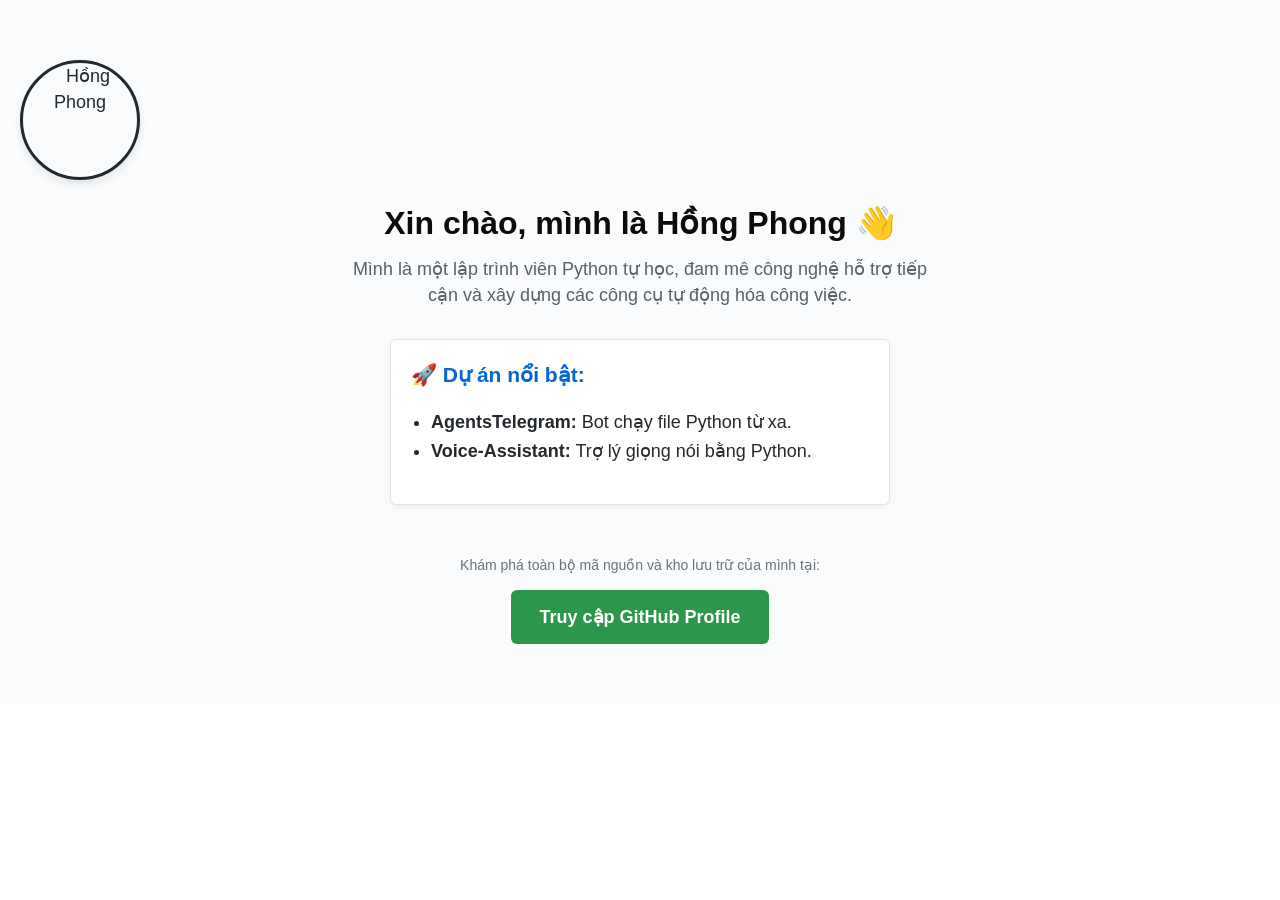
==== index.html @ c5afb3b5 "Add files via upload" ====
<!DOCTYPE html>
<html lang="vi">
<head>
    <meta charset="UTF-8">
    <meta name="viewport" content="width=device-width, initial-scale=1.0">
    <!-- Tiêu đề hiển thị trên kết quả tìm kiếm Google -->
    <title>Hồng Phong | Python Developer Portfolio</title>

    <!-- Đoạn mô tả ngắn hiển thị dưới tiêu đề trên Google -->
    <meta name="description" content="Xin chào, mình là Hồng Phong, một lập trình viên Python tự học đam mê công nghệ hỗ trợ tiếp cận và các công cụ tự động hóa công việc.">

    <!-- Từ khóa liên quan để Google định hình lĩnh vực của bạn -->
    <meta name="keywords" content="Hồng Phong, Python Developer, tự động hóa, AgentsTelegram, Voice-Assistant">

    <!-- Thẻ khai báo bot Google được phép lập chỉ mục -->
    <meta name="robots" content="index, follow">
    <link rel="stylesheet" href="/style.css">
</head>
<body style="font-family: 'Segoe UI', Tahoma, Geneva, Verdana, sans-serif; text-align: center; padding: 60px 20px; background-color: #fafbfc; color: #24292e;">

    <!-- Ảnh đại diện lấy tự động từ GitHub của bạn -->
    <img src="https://github.com" alt="Hồng Phong" style="width: 120px; height: 120px; border-radius: 50%; border: 3px solid #24292e; box-shadow: 0 4px 8px rgba(0,0,0,0.1);">

    <h1 style="margin-top: 20px; font-size: 32px;">Xin chào, mình là Hồng Phong 👋</h1>
    <p style="font-size: 18px; color: #586069; max-width: 600px; margin: 10px auto 30px auto;">
        Mình là một lập trình viên Python tự học, đam mê công nghệ hỗ trợ tiếp cận và xây dựng các công cụ tự động hóa công việc.
    </p>
    
    <div style="background: white; border: 1px solid #e1e4e8; border-radius: 6px; padding: 20px; max-width: 500px; margin: 0 auto; text-align: left; box-shadow: 0 2px 4px rgba(0,0,0,0.05);">
        <h3 style="margin-top: 0; color: #0366d6;">🚀 Dự án nổi bật:</h3>
        <ul style="padding-left: 20px; line-height: 1.6;">
            <li><strong>AgentsTelegram:</strong> Bot chạy file Python từ xa.</li>
            <li><strong>Voice-Assistant:</strong> Trợ lý giọng nói bằng Python.</li>
        </ul>
    </div>

    <div style="margin-top: 50px;">
        <p style="color: #6a737d; font-size: 14px; margin-bottom: 15px;">Khám phá toàn bộ mã nguồn và kho lưu trữ của mình tại:</p>
        <a href="https://github.com/hongphong214365" target="_blank" style="background-color: #2c974b; color: white; padding: 14px 28px; text-decoration: none; border-radius: 6px; font-weight: bold; display: inline-block; transition: background-color 0.3s ease;">
            Truy cập GitHub Profile
        </a>
    </div>

</body>
</html>
---- style.css ----
/* Accessible, high-contrast, responsive style sheet
   - Designed for good NVDA/LR screen-reader experience and high Lighthouse/accessibility scores
   - Includes: readable type, clear focus styles, skip-link, responsive layout, reduced-motion support
*/
:root{
  --bg: #ffffff;
  --text: #0b0b0b;
  --muted: #444444;
  --brand: #0b66ff; /* link / primary */
  --brand-dark: #084bb5;
  --success: #0a8a3e;
  --error: #c92a2a;
  --accent: #ffb703;
  --max-width: 980px;
  --gap: 1rem;
}

/* Base */
*{box-sizing:border-box}
html{font-family: system-ui, -apple-system, "Segoe UI", Roboto, "Helvetica Neue", Arial; font-size:18px; line-height:1.45; background:var(--bg); color:var(--text);}
body{margin:0; padding:0 1rem; -webkit-font-smoothing:antialiased;}

/* Utility: visually-hidden for screen readers */
.visually-hidden{position:absolute!important;height:1px;width:1px;overflow:hidden;clip:rect(1px,1px,1px,1px);white-space:nowrap;border:0;padding:0;margin:-1px}

/* Skip link (visible on keyboard focus) */
.skip-link{position:absolute;left:1rem;top:1rem;background:var(--brand);color:#fff;padding:0.5rem .75rem;border-radius:4px;z-index:1000;transform:translateY(-120%);transition:transform .18s ease;}
.skip-link:focus{transform:translateY(0);}

/* Layout container */
.container{max-width:var(--max-width);margin:0 auto;padding:1.25rem;}

/* Headings */
h1,h2,h3,h4{color:var(--text);margin:0 0 .5rem;font-weight:600}
h1{font-size:2rem}
h2{font-size:1.5rem}
@media (min-width:900px){h1{font-size:2.4rem}h2{font-size:1.8rem}}

p{margin:0 0 1rem;color:var(--muted)}

/* Links */
a{color:var(--brand);text-decoration:underline;text-decoration-thickness:1px}
a:hover,a:focus{color:var(--brand-dark)}

/* Focus styles (only show when keyboard navigating) */
:focus{outline:none}
:focus-visible{outline:3px solid var(--accent);outline-offset:3px}

/* Buttons */
button, .btn{display:inline-block;padding:.5rem .9rem;border-radius:6px;border:2px solid transparent;background:var(--brand);color:#fff;cursor:pointer;font-weight:600}
button:hover, .btn:hover{background:var(--brand-dark)}
button:disabled, .btn[disabled]{opacity:.5;cursor:not-allowed}

/* Forms */
label{display:block;margin-bottom:.25rem;font-weight:600}
input[type="text"], input[type="email"], textarea, select{width:100%;padding:.5rem .65rem;border:1px solid #cfcfcf;border-radius:6px;background:#fff;color:var(--text)}
input:focus, textarea:focus, select:focus{border-color:var(--brand);box-shadow:0 0 0 3px rgba(11,102,255,0.12)}

/* Accessible tables */
table{width:100%;border-collapse:collapse;margin-bottom:1rem}
th,td{padding:.5rem .75rem;border:1px solid #e6e6e6;text-align:left}
th{background:#f7f7f7;font-weight:700}
caption{caption-side:top;text-align:left;padding:.25rem 0;font-size:.95rem}

/* Images */
img{max-width:100%;height:auto;display:block}

/* Cards */
.card{background:#fff;border:1px solid #e9e9e9;border-radius:10px;padding:1rem;margin-bottom:1rem;box-shadow:0 1px 2px rgba(15,15,15,0.03)}

/* Navigation */
.nav{display:flex;flex-wrap:wrap;gap:.5rem;align-items:center}
.nav a{padding:.4rem .6rem;border-radius:6px}

/* Footer */
.footer{font-size:.9rem;color:var(--muted);padding:1rem 0;border-top:1px solid #f0f0f0}

/* Responsive helpers */
.row{display:flex;flex-wrap:wrap;margin:calc(-1 * var(--gap)) 0}
.col{padding:var(--gap)}
.col-1{flex:1 1 100%}
@media(min-width:700px){.col-2{flex:1 1 50%}}

/* High-contrast mode support for users who prefer it */
@media (prefers-contrast: more){
  :root{--text:#000;--muted:#222;--brand:#0047bb}
  body{background:#fff}
  .card{border-color:#cfcfcf}
}

/* Reduced motion */
@media (prefers-reduced-motion: reduce){*{transition:none!important;animation:none!important}}

/* Small-screen improvements */
@media (max-width:420px){html{font-size:17px}h1{font-size:1.6rem}}

/* Helpful utility classes */
.center{text-align:center}
.muted{color:var(--muted)}
.small{font-size:.95rem}

/* Ensure visible focus on interactive elements like links inside lists */
a:focus-visible, button:focus-visible, input:focus-visible{box-shadow:0 0 0 3px rgba(11,102,255,0.12);border-radius:6px}

/* Make skip link tabbable early for NVDA users */
a.skip-link{top:0}
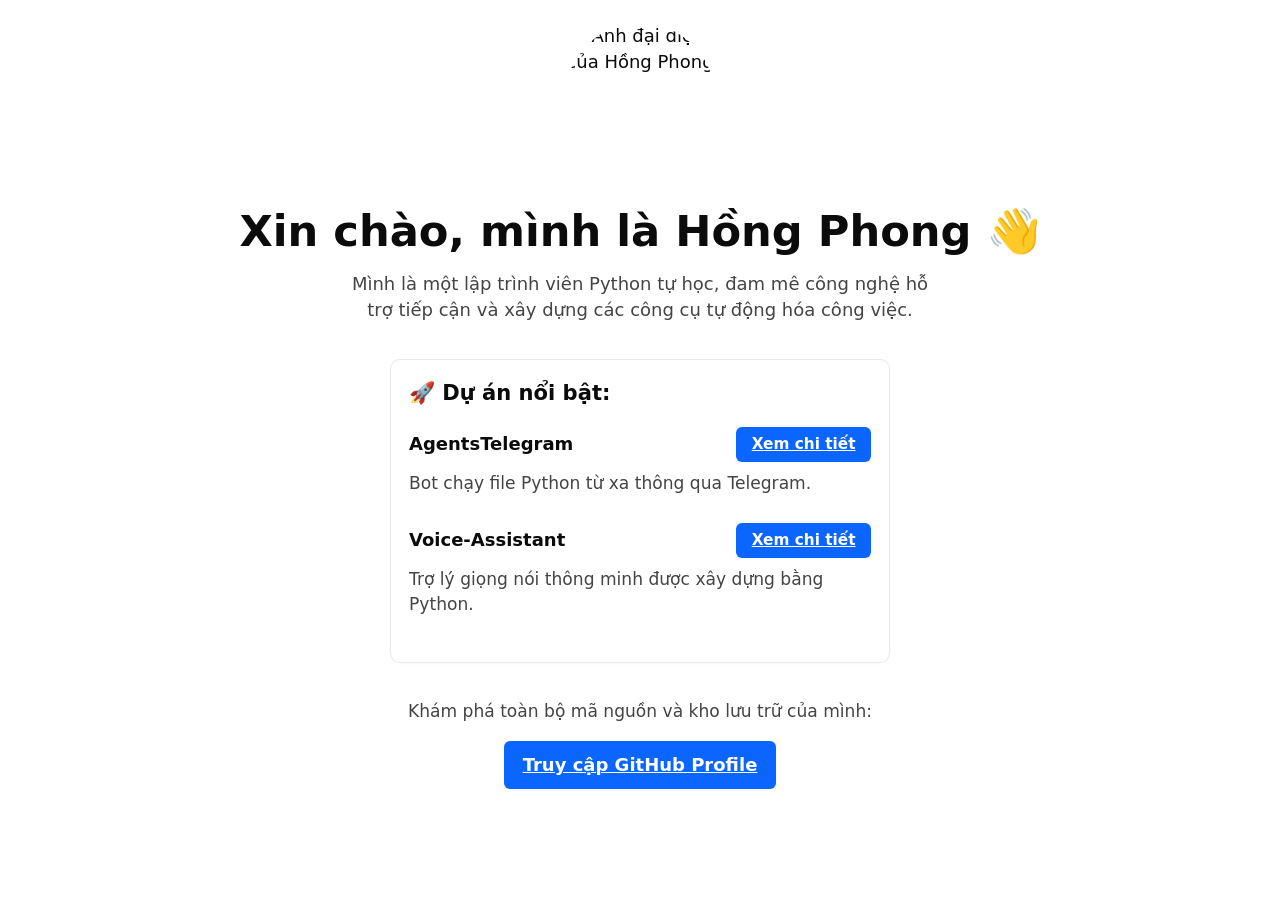
==== commit 67019bf8: "Refactor index.html for improved structure and content" ====
--- a/index.html
+++ b/index.html
@@ -3,43 +3,62 @@
 <head>
     <meta charset="UTF-8">
     <meta name="viewport" content="width=device-width, initial-scale=1.0">
-    <!-- Tiêu đề hiển thị trên kết quả tìm kiếm Google -->
-    <title>Hồng Phong | Python Developer Portfolio</title>
+    <title>Hồng Phong | Python Developer</title>
+    <meta name="description" content="Xin chào, mình là Hồng Phong, một lập trình viên Python tự học đam mê công nghệ hỗ trợ tiếp cận và các công cụ tự động hóa công việc.">
+    <meta name="keywords" content="Hồng Phong, Python Developer, tự động hóa, AgentsTelegram, Voice-Assistant">
+    <meta name="robots" content="index, follow">
+    <link rel="stylesheet" href="style.css">
+</head>
+<body>
 
-    <!-- Đoạn mô tả ngắn hiển thị dưới tiêu đề trên Google -->
-    <meta name="description" content="Xin chào, mình là Hồng Phong, một lập trình viên Python tự học đam mê công nghệ hỗ trợ tiếp cận và các công cụ tự động hóa công việc.">
+    <a class="skip-link" href="#main">Chuyển đến nội dung</a>
 
-    <!-- Từ khóa liên quan để Google định hình lĩnh vực của bạn -->
-    <meta name="keywords" content="Hồng Phong, Python Developer, tự động hóa, AgentsTelegram, Voice-Assistant">
+    <main id="main" class="container center">
 
-    <!-- Thẻ khai báo bot Google được phép lập chỉ mục -->
-    <meta name="robots" content="index, follow">
-    <link rel="stylesheet" href="/style.css">
-</head>
-<body style="font-family: 'Segoe UI', Tahoma, Geneva, Verdana, sans-serif; text-align: center; padding: 60px 20px; background-color: #fafbfc; color: #24292e;">
+        <!-- Ảnh đại diện -->
+        <img src="https://github.com/hongphong214365.png" 
+             alt="Ảnh đại diện của Hồng Phong" 
+             style="width: 150px; height: 150px; border-radius: 50%; margin: 0 auto 1.5rem auto;">
 
-    <!-- Ảnh đại diện lấy tự động từ GitHub của bạn -->
-    <img src="https://github.com" alt="Hồng Phong" style="width: 120px; height: 120px; border-radius: 50%; border: 3px solid #24292e; box-shadow: 0 4px 8px rgba(0,0,0,0.1);">
+        <h1>Xin chào, mình là Hồng Phong 👋</h1>
 
-    <h1 style="margin-top: 20px; font-size: 32px;">Xin chào, mình là Hồng Phong 👋</h1>
-    <p style="font-size: 18px; color: #586069; max-width: 600px; margin: 10px auto 30px auto;">
-        Mình là một lập trình viên Python tự học, đam mê công nghệ hỗ trợ tiếp cận và xây dựng các công cụ tự động hóa công việc.
-    </p>
-    
-    <div style="background: white; border: 1px solid #e1e4e8; border-radius: 6px; padding: 20px; max-width: 500px; margin: 0 auto; text-align: left; box-shadow: 0 2px 4px rgba(0,0,0,0.05);">
-        <h3 style="margin-top: 0; color: #0366d6;">🚀 Dự án nổi bật:</h3>
-        <ul style="padding-left: 20px; line-height: 1.6;">
-            <li><strong>AgentsTelegram:</strong> Bot chạy file Python từ xa.</li>
-            <li><strong>Voice-Assistant:</strong> Trợ lý giọng nói bằng Python.</li>
-        </ul>
-    </div>
+        <p style="max-width: 600px; margin: 0 auto 2rem auto;">
+            Mình là một lập trình viên Python tự học, đam mê công nghệ hỗ trợ tiếp cận và xây dựng các công cụ tự động hóa công việc.
+        </p>
 
-    <div style="margin-top: 50px;">
-        <p style="color: #6a737d; font-size: 14px; margin-bottom: 15px;">Khám phá toàn bộ mã nguồn và kho lưu trữ của mình tại:</p>
-        <a href="https://github.com/hongphong214365" target="_blank" style="background-color: #2c974b; color: white; padding: 14px 28px; text-decoration: none; border-radius: 6px; font-weight: bold; display: inline-block; transition: background-color 0.3s ease;">
-            Truy cập GitHub Profile
-        </a>
-    </div>
+<section class="card" style="max-width: 500px; margin: 0 auto 2rem auto; text-align: left;">
+    <h3>🚀 Dự án nổi bật:</h3>
+    <ul style="list-style: none; padding: 0;">
+
+        <!-- Dự án 1 -->
+        <li style="margin-bottom: 1.5rem;">
+            <div style="display: flex; justify-content: space-between; align-items: center; margin-bottom: 0.5rem;">
+                <strong>AgentsTelegram</strong>
+                <a href="project/agentsTelegram.html" class="btn" style="padding: 0.25rem 0.75rem; font-size: 0.85rem;">Xem chi tiết</a>
+            </div>
+            <p class="small muted" style="margin: 0;">Bot chạy file Python từ xa thông qua Telegram.</p>
+        </li>
+
+        <!-- Dự án 2 -->
+        <li style="margin-bottom: 1.5rem;">
+            <div style="display: flex; justify-content: space-between; align-items: center; margin-bottom: 0.5rem;">
+                <strong>Voice-Assistant</strong>
+                <a href="project/Voice-Assistant.html" class="btn" style="padding: 0.25rem 0.75rem; font-size: 0.85rem;">Xem chi tiết</a>
+            </div>
+            <p class="small muted" style="margin: 0;">Trợ lý giọng nói thông minh được xây dựng bằng Python.</p>
+        </li>
+
+    </ul>
+</section>
+
+        <div>
+            <p class="muted small">Khám phá toàn bộ mã nguồn và kho lưu trữ của mình:</p>
+            <a href="https://github.com/hongphong214365" class="btn" target="_blank" rel="noopener">
+                Truy cập GitHub Profile
+            </a>
+        </div>
+
+    </main>
 
 </body>
-</html>+</html>
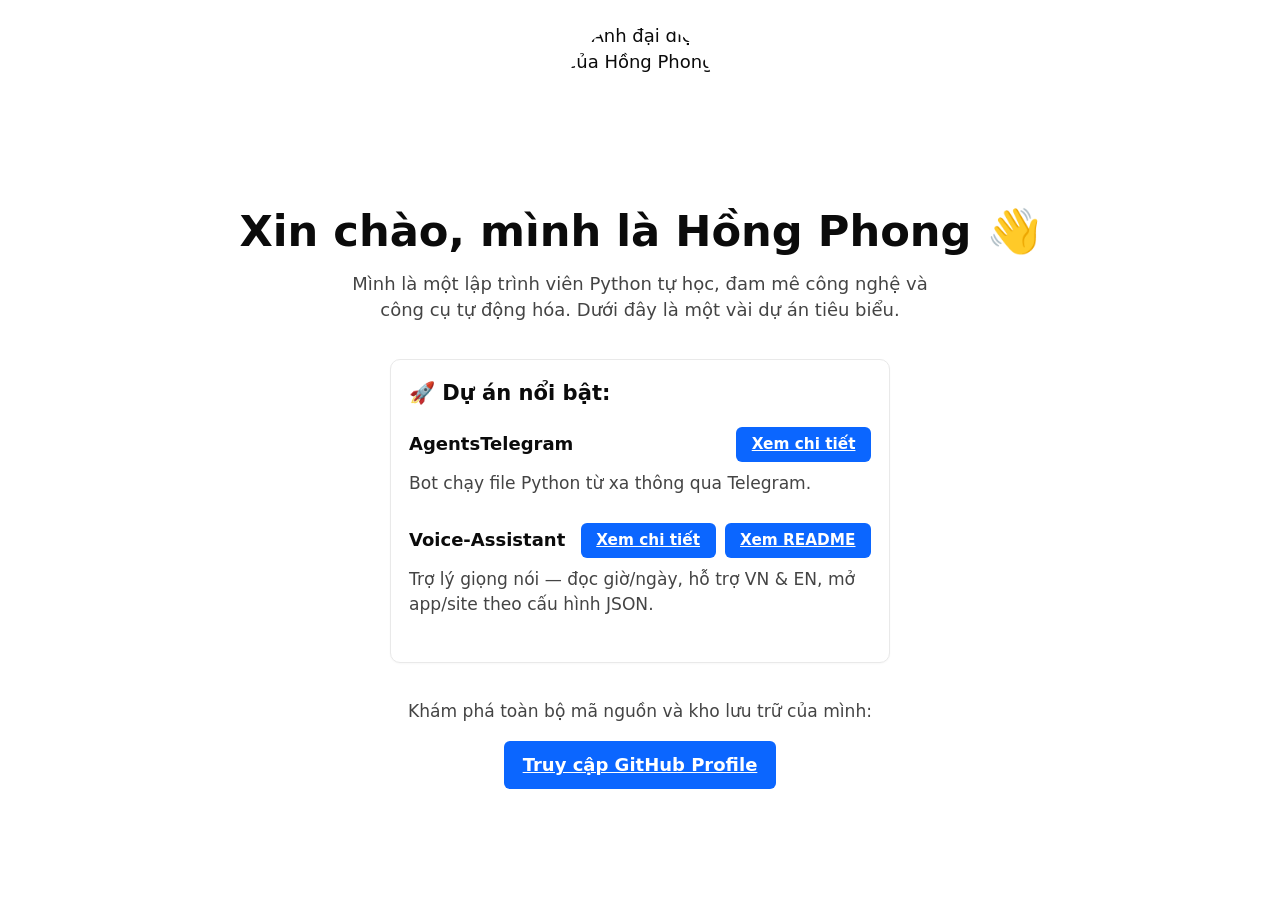
==== commit 86d47b90: "Refactor: simplify Voice-Assistant site page and index blurb; add README button and issues link" ====
--- a/index.html
+++ b/index.html
@@ -1,64 +1,67 @@
-<!DOCTYPE html>
-<html lang="vi">
-<head>
-    <meta charset="UTF-8">
-    <meta name="viewport" content="width=device-width, initial-scale=1.0">
-    <title>Hồng Phong | Python Developer</title>
-    <meta name="description" content="Xin chào, mình là Hồng Phong, một lập trình viên Python tự học đam mê công nghệ hỗ trợ tiếp cận và các công cụ tự động hóa công việc.">
-    <meta name="keywords" content="Hồng Phong, Python Developer, tự động hóa, AgentsTelegram, Voice-Assistant">
-    <meta name="robots" content="index, follow">
-    <link rel="stylesheet" href="style.css">
-</head>
-<body>
-
-    <a class="skip-link" href="#main">Chuyển đến nội dung</a>
-
-    <main id="main" class="container center">
-
-        <!-- Ảnh đại diện -->
-        <img src="https://github.com/hongphong214365.png" 
-             alt="Ảnh đại diện của Hồng Phong" 
-             style="width: 150px; height: 150px; border-radius: 50%; margin: 0 auto 1.5rem auto;">
-
-        <h1>Xin chào, mình là Hồng Phong 👋</h1>
-
-        <p style="max-width: 600px; margin: 0 auto 2rem auto;">
-            Mình là một lập trình viên Python tự học, đam mê công nghệ hỗ trợ tiếp cận và xây dựng các công cụ tự động hóa công việc.
-        </p>
-
-<section class="card" style="max-width: 500px; margin: 0 auto 2rem auto; text-align: left;">
-    <h3>🚀 Dự án nổi bật:</h3>
-    <ul style="list-style: none; padding: 0;">
-
-        <!-- Dự án 1 -->
-        <li style="margin-bottom: 1.5rem;">
-            <div style="display: flex; justify-content: space-between; align-items: center; margin-bottom: 0.5rem;">
-                <strong>AgentsTelegram</strong>
-                <a href="project/agentsTelegram.html" class="btn" style="padding: 0.25rem 0.75rem; font-size: 0.85rem;">Xem chi tiết</a>
-            </div>
-            <p class="small muted" style="margin: 0;">Bot chạy file Python từ xa thông qua Telegram.</p>
-        </li>
-
-        <!-- Dự án 2 -->
-        <li style="margin-bottom: 1.5rem;">
-            <div style="display: flex; justify-content: space-between; align-items: center; margin-bottom: 0.5rem;">
-                <strong>Voice-Assistant</strong>
-                <a href="project/Voice-Assistant.html" class="btn" style="padding: 0.25rem 0.75rem; font-size: 0.85rem;">Xem chi tiết</a>
-            </div>
-            <p class="small muted" style="margin: 0;">Trợ lý giọng nói thông minh được xây dựng bằng Python.</p>
-        </li>
-
-    </ul>
-</section>
-
-        <div>
-            <p class="muted small">Khám phá toàn bộ mã nguồn và kho lưu trữ của mình:</p>
-            <a href="https://github.com/hongphong214365" class="btn" target="_blank" rel="noopener">
-                Truy cập GitHub Profile
-            </a>
-        </div>
-
-    </main>
-
-</body>
-</html>
+<!DOCTYPE html>
+<html lang="vi">
+<head>
+    <meta charset="UTF-8">
+    <meta name="viewport" content="width=device-width, initial-scale=1.0">
+    <title>Hồng Phong | Python Developer</title>
+    <meta name="description" content="Xin chào, mình là Hồng Phong, một lập trình viên Python tự học. Khám phá dự án: Voice-Assistant — trợ lý giọng nói (đọc giờ/ngày, mở app/site, VN/EN).">
+    <meta name="keywords" content="Hồng Phong, Python Developer, tự động hóa, AgentsTelegram, Voice-Assistant">
+    <meta name="robots" content="index, follow">
+    <link rel="stylesheet" href="style.css">
+</head>
+<body>
+
+    <a class="skip-link" href="#main">Chuyển đến nội dung</a>
+
+    <main id="main" class="container center">
+
+        <!-- Ảnh đại diện -->
+        <img src="https://github.com/hongphong214365.png" 
+             alt="Ảnh đại diện của Hồng Phong" 
+             style="width: 150px; height: 150px; border-radius: 50%; margin: 0 auto 1.5rem auto;">
+
+        <h1>Xin chào, mình là Hồng Phong 👋</h1>
+
+        <p style="max-width: 600px; margin: 0 auto 2rem auto;">
+            Mình là một lập trình viên Python tự học, đam mê công nghệ và công cụ tự động hóa. Dưới đây là một vài dự án tiêu biểu.
+        </p>
+
+<section class="card" style="max-width: 500px; margin: 0 auto 2rem auto; text-align: left;">
+    <h3>🚀 Dự án nổi bật:</h3>
+    <ul style="list-style: none; padding: 0;">
+
+        <!-- Dự án 1 -->
+        <li style="margin-bottom: 1.5rem;">
+            <div style="display: flex; justify-content: space-between; align-items: center; margin-bottom: 0.5rem;">
+                <strong>AgentsTelegram</strong>
+                <a href="project/agentsTelegram.html" class="btn" style="padding: 0.25rem 0.75rem; font-size: 0.85rem;">Xem chi tiết</a>
+            </div>
+            <p class="small muted" style="margin: 0;">Bot chạy file Python từ xa thông qua Telegram.</p>
+        </li>
+
+        <!-- Dự án 2 -->
+        <li style="margin-bottom: 1.5rem;">
+            <div style="display: flex; justify-content: space-between; align-items: center; margin-bottom: 0.5rem;">
+                <strong>Voice-Assistant</strong>
+                <div style="display:flex; gap:0.5rem; align-items:center;">
+                    <a href="project/Voice-Assistant.html" class="btn" style="padding: 0.25rem 0.75rem; font-size: 0.85rem;">Xem chi tiết</a>
+                    <a href="https://github.com/hongphong214365/Voice-Assistant/blob/main/README.md" class="btn" style="padding: 0.25rem 0.75rem; font-size: 0.85rem;">Xem README</a>
+                </div>
+            </div>
+            <p class="small muted" style="margin: 0;">Trợ lý giọng nói — đọc giờ/ngày, hỗ trợ VN &amp; EN, mở app/site theo cấu hình JSON.</p>
+        </li>
+
+    </ul>
+</section>
+
+        <div>
+            <p class="muted small">Khám phá toàn bộ mã nguồn và kho lưu trữ của mình:</p>
+            <a href="https://github.com/hongphong214365" class="btn" target="_blank" rel="noopener">
+                Truy cập GitHub Profile
+            </a>
+        </div>
+
+    </main>
+
+</body>
+</html>
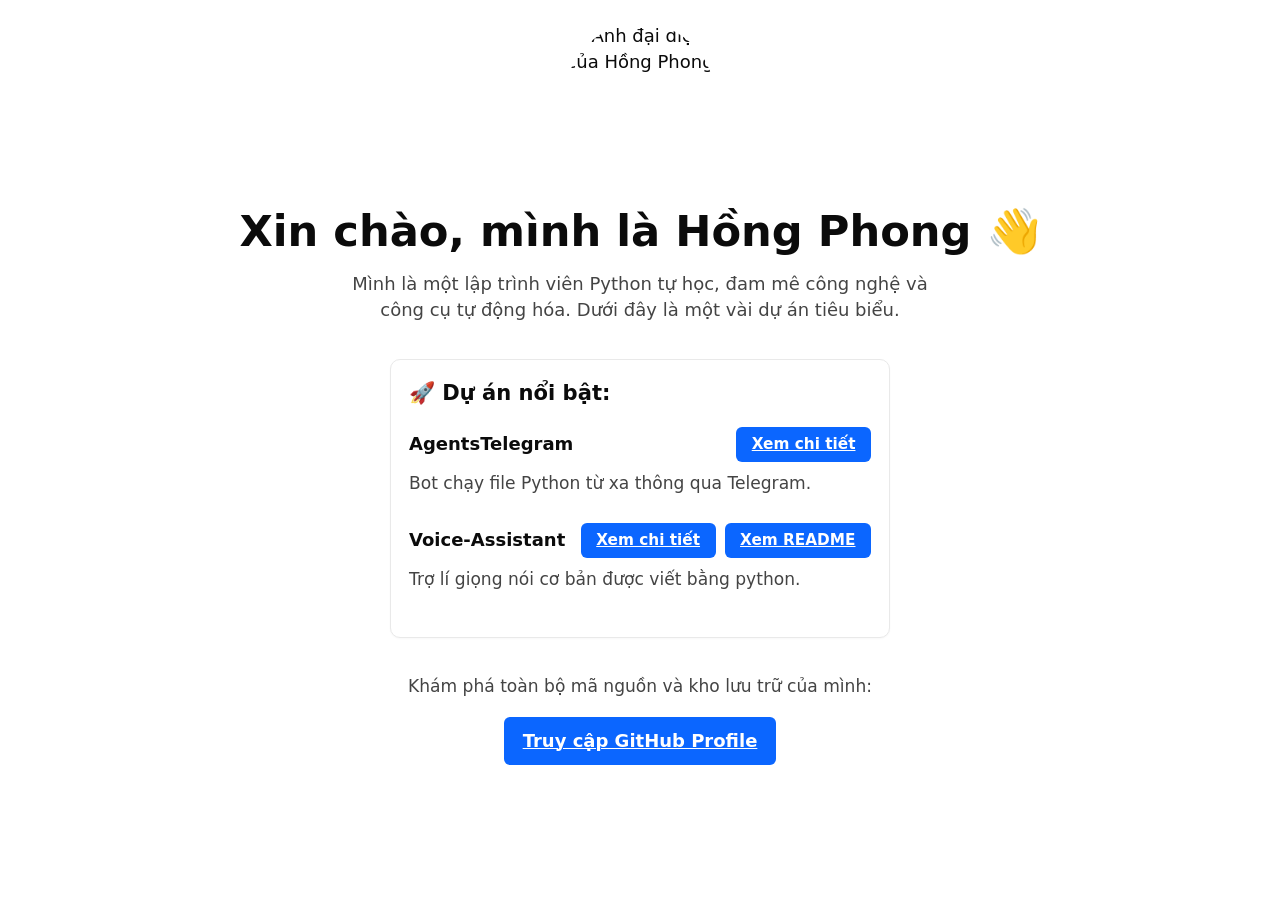
==== commit 8c372613: "Adjust: move README button near footer on project page; update index description per user request" ====
--- a/index.html
+++ b/index.html
@@ -4,7 +4,7 @@
     <meta charset="UTF-8">
     <meta name="viewport" content="width=device-width, initial-scale=1.0">
     <title>Hồng Phong | Python Developer</title>
-    <meta name="description" content="Xin chào, mình là Hồng Phong, một lập trình viên Python tự học. Khám phá dự án: Voice-Assistant — trợ lý giọng nói (đọc giờ/ngày, mở app/site, VN/EN).">
+    <meta name="description" content="Xin chào, mình là Hồng Phong, một lập trình viên Python tự học. Khám phá dự án: Voice-Assistant — Trợ lí giọng nói cơ bản được viết bằng python.">
     <meta name="keywords" content="Hồng Phong, Python Developer, tự động hóa, AgentsTelegram, Voice-Assistant">
     <meta name="robots" content="index, follow">
     <link rel="stylesheet" href="style.css">
@@ -48,7 +48,7 @@
                     <a href="https://github.com/hongphong214365/Voice-Assistant/blob/main/README.md" class="btn" style="padding: 0.25rem 0.75rem; font-size: 0.85rem;">Xem README</a>
                 </div>
             </div>
-            <p class="small muted" style="margin: 0;">Trợ lý giọng nói — đọc giờ/ngày, hỗ trợ VN &amp; EN, mở app/site theo cấu hình JSON.</p>
+            <p class="small muted" style="margin: 0;">Trợ lí giọng nói cơ bản được viết bằng python.</p>
         </li>
 
     </ul>
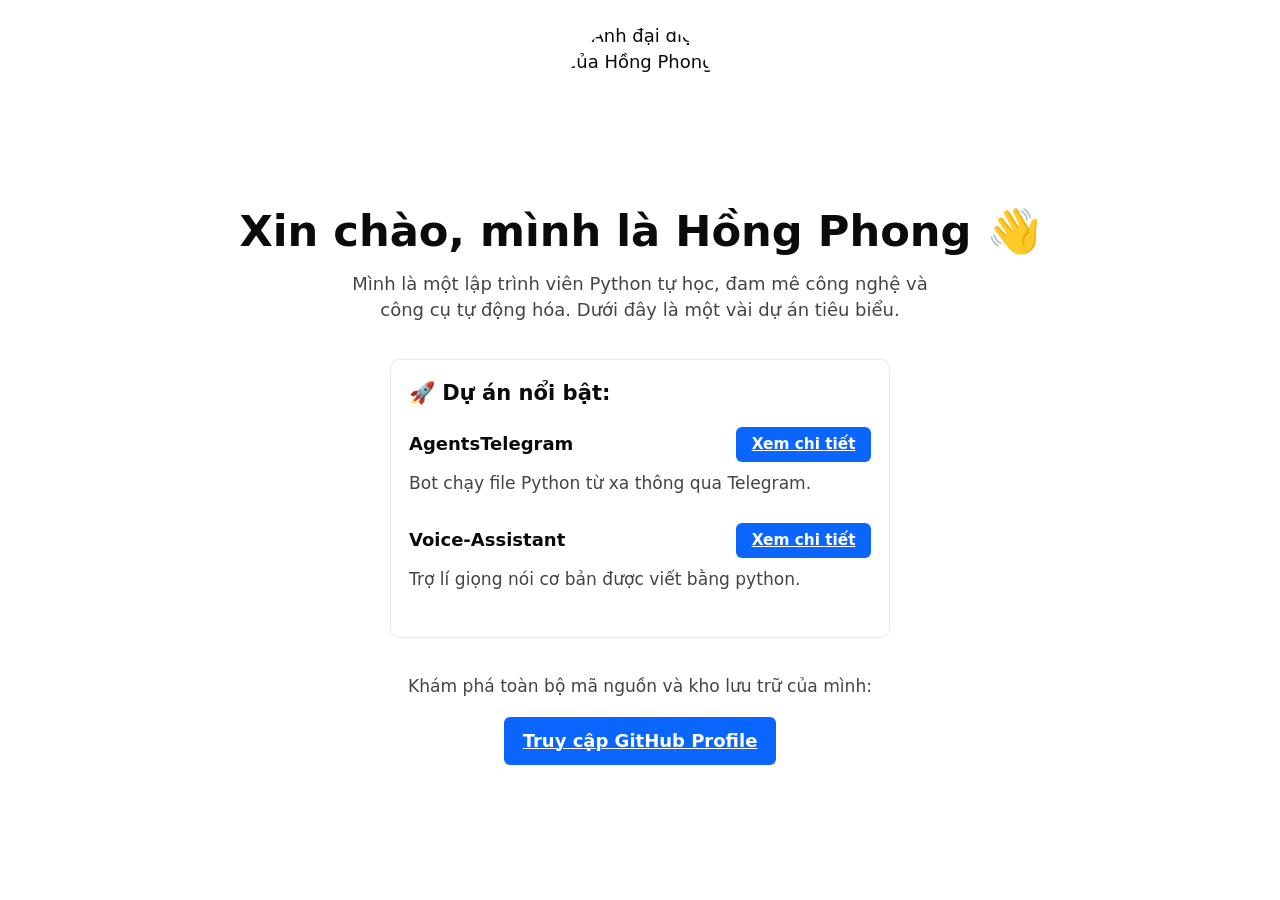
==== commit adf5a99d: "Remove README button from index.html (keep README button only on project/Voice-Assistant.html)" ====
--- a/index.html
+++ b/index.html
@@ -45,7 +45,6 @@
                 <strong>Voice-Assistant</strong>
                 <div style="display:flex; gap:0.5rem; align-items:center;">
                     <a href="project/Voice-Assistant.html" class="btn" style="padding: 0.25rem 0.75rem; font-size: 0.85rem;">Xem chi tiết</a>
-                    <a href="https://github.com/hongphong214365/Voice-Assistant/blob/main/README.md" class="btn" style="padding: 0.25rem 0.75rem; font-size: 0.85rem;">Xem README</a>
                 </div>
             </div>
             <p class="small muted" style="margin: 0;">Trợ lí giọng nói cơ bản được viết bằng python.</p>
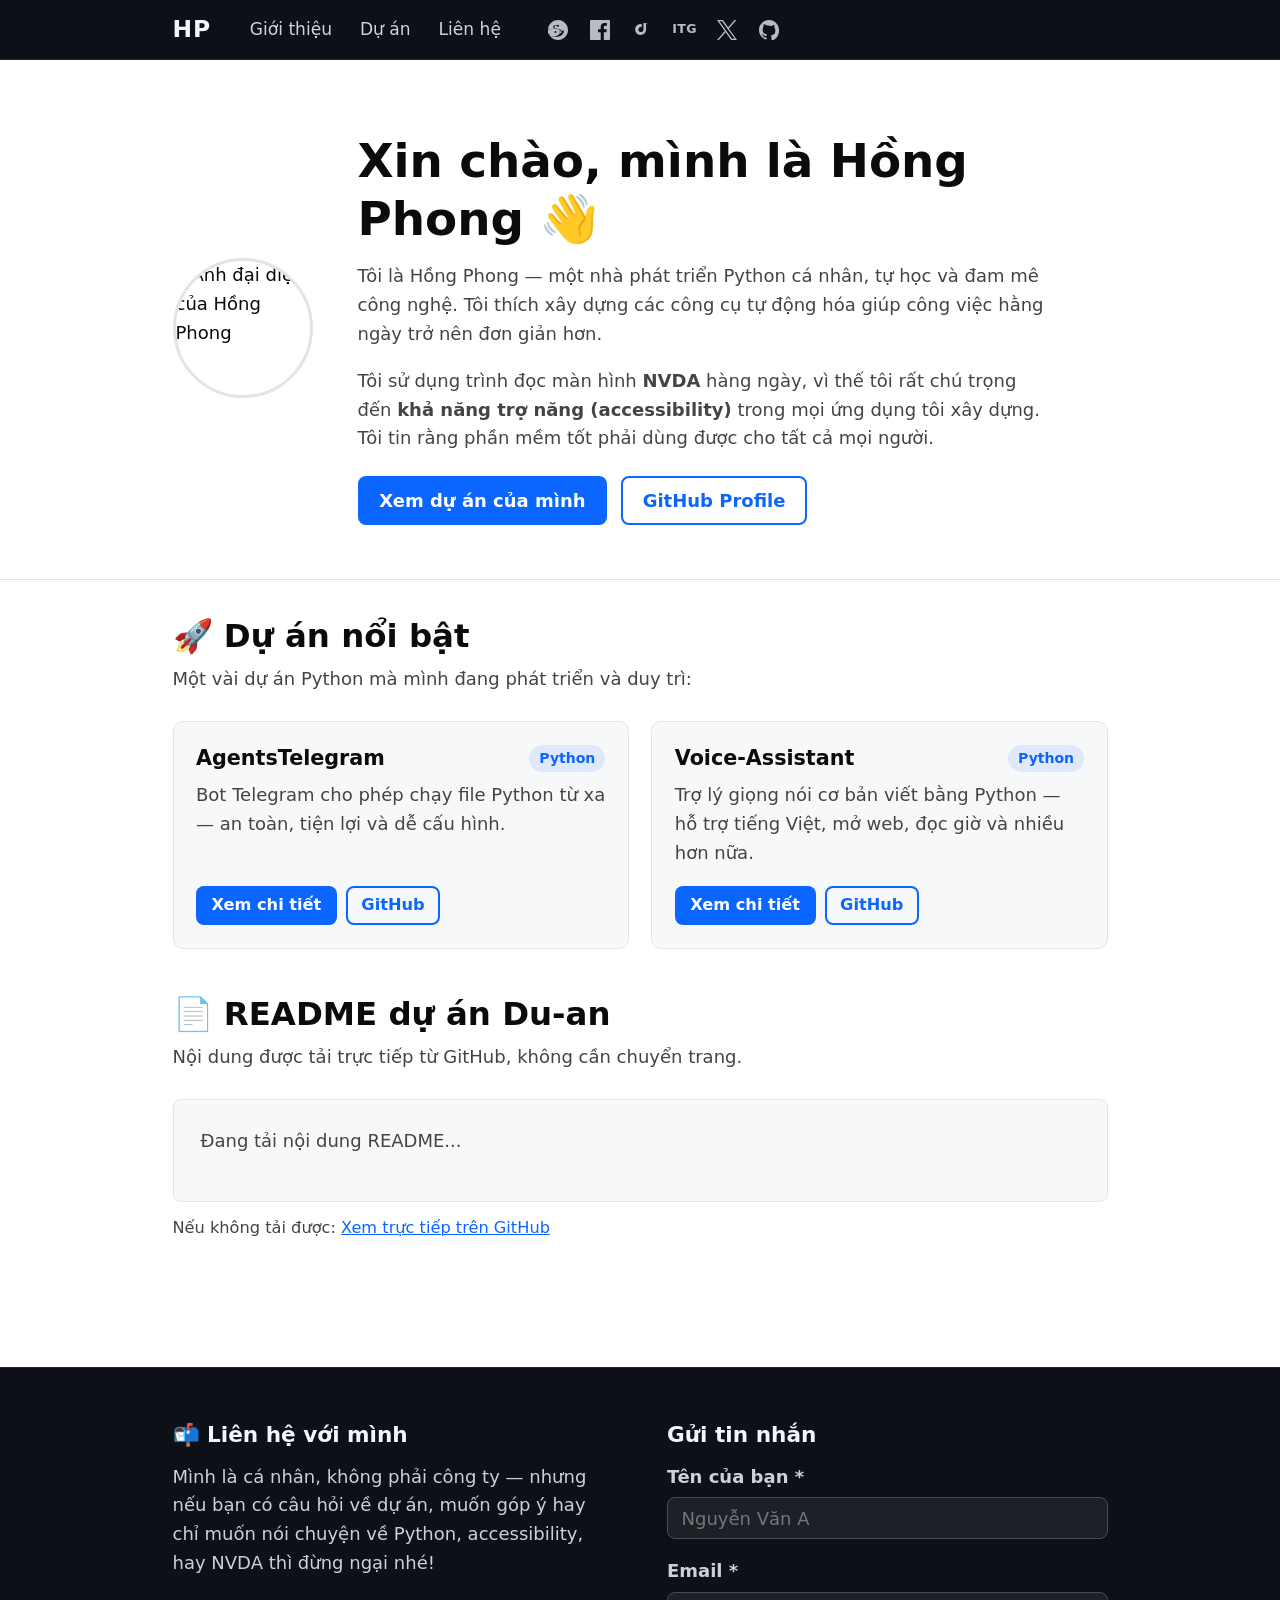
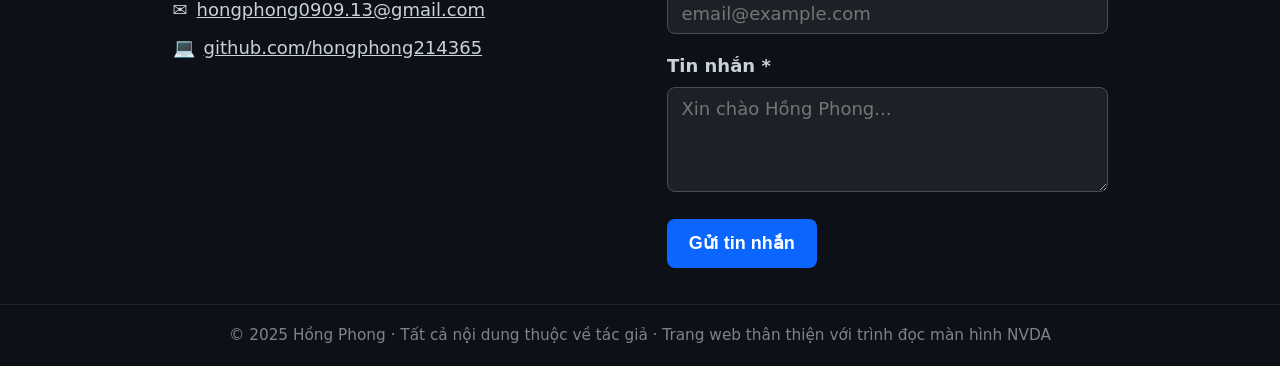
==== commit 9e2fb887: "feat(homepage): restructure index.html with header/nav/main/footer - Add sticky header with main nav" ====
--- a/index.html
+++ b/index.html
@@ -4,63 +4,245 @@
     <meta charset="UTF-8">
     <meta name="viewport" content="width=device-width, initial-scale=1.0">
     <title>Hồng Phong | Python Developer</title>
-    <meta name="description" content="Xin chào, mình là Hồng Phong, một lập trình viên Python tự học. Khám phá dự án: Voice-Assistant — Trợ lí giọng nói cơ bản được viết bằng python.">
-    <meta name="keywords" content="Hồng Phong, Python Developer, tự động hóa, AgentsTelegram, Voice-Assistant">
+    <meta name="description" content="Tôi là Hồng Phong — lập trình viên Python cá nhân, đam mê tự động hóa và ứng dụng có trợ năng tốt (accessible). Khám phá các dự án của mình.">
+    <meta name="keywords" content="Hồng Phong, Python Developer, tự động hóa, AgentsTelegram, Voice-Assistant, accessibility, NVDA">
     <meta name="robots" content="index, follow">
     <link rel="stylesheet" href="style.css">
 </head>
 <body>
 
-    <a class="skip-link" href="#main">Chuyển đến nội dung</a>
-
-    <main id="main" class="container center">
-
-        <!-- Ảnh đại diện -->
-        <img src="https://github.com/hongphong214365.png" 
-             alt="Ảnh đại diện của Hồng Phong" 
-             style="width: 150px; height: 150px; border-radius: 50%; margin: 0 auto 1.5rem auto;">
-
-        <h1>Xin chào, mình là Hồng Phong 👋</h1>
-
-        <p style="max-width: 600px; margin: 0 auto 2rem auto;">
-            Mình là một lập trình viên Python tự học, đam mê công nghệ và công cụ tự động hóa. Dưới đây là một vài dự án tiêu biểu.
-        </p>
-
-<section class="card" style="max-width: 500px; margin: 0 auto 2rem auto; text-align: left;">
-    <h3>🚀 Dự án nổi bật:</h3>
-    <ul style="list-style: none; padding: 0;">
-
-        <!-- Dự án 1 -->
-        <li style="margin-bottom: 1.5rem;">
-            <div style="display: flex; justify-content: space-between; align-items: center; margin-bottom: 0.5rem;">
-                <strong>AgentsTelegram</strong>
-                <a href="project/agentsTelegram.html" class="btn" style="padding: 0.25rem 0.75rem; font-size: 0.85rem;">Xem chi tiết</a>
-            </div>
-            <p class="small muted" style="margin: 0;">Bot chạy file Python từ xa thông qua Telegram.</p>
-        </li>
-
-        <!-- Dự án 2 -->
-        <li style="margin-bottom: 1.5rem;">
-            <div style="display: flex; justify-content: space-between; align-items: center; margin-bottom: 0.5rem;">
-                <strong>Voice-Assistant</strong>
-                <div style="display:flex; gap:0.5rem; align-items:center;">
-                    <a href="project/Voice-Assistant.html" class="btn" style="padding: 0.25rem 0.75rem; font-size: 0.85rem;">Xem chi tiết</a>
+    <!-- Skip link: giúp người dùng NVDA bỏ qua nav -->
+    <a class="skip-link" href="#main">Chuyển đến nội dung chính</a>
+
+    <!-- ===================== HEADER / NAV ===================== -->
+    <header class="site-header">
+        <div class="container nav-container">
+            <a href="/" class="site-logo" aria-label="Trang chủ – Hồng Phong">HP</a>
+
+            <nav aria-label="Điều hướng chính">
+                <ul class="nav-list" role="list">
+                    <li><a href="#about">Giới thiệu</a></li>
+                    <li><a href="#projects">Dự án</a></li>
+                    <li><a href="#contact">Liên hệ</a></li>
+                </ul>
+            </nav>
+
+            <!-- Mạng xã hội -->
+            <nav aria-label="Mạng xã hội">
+                <ul class="social-list" role="list">
+                    <li>
+                        <a href="https://www.reddit.com/user/hongphong214365" target="_blank" rel="noopener noreferrer" aria-label="Reddit – hongphong214365">
+                            <svg aria-hidden="true" focusable="false" width="20" height="20" viewBox="0 0 20 20" fill="currentColor"><path d="M10 0C4.48 0 0 4.48 0 10s4.48 10 10 10 10-4.48 10-10S15.52 0 10 0zm5.84 10.56c.03.2.04.4.04.6 0 3.08-3.59 5.58-8 5.58-4.41 0-8-2.5-8-5.58 0-.2.01-.4.04-.6a1.4 1.4 0 0 1-.04-.28 1.4 1.4 0 0 1 2.38-.99 6.86 6.86 0 0 1 3.74-1.18l.63-2.97a.33.33 0 0 1 .39-.25l2.1.44a.98.98 0 1 1-.1.64l-1.87-.39-.57 2.67a6.9 6.9 0 0 1 3.7 1.18 1.4 1.4 0 1 1 1.54 2.26c.03.16.04.32.04.48 0 2.24-2.69 4.06-6 4.06-3.31 0-6-1.82-6-4.06 0-.16.01-.32.04-.48a1.4 1.4 0 1 1 1.54-2.26 6.9 6.9 0 0 1 3.7-1.18l.63-2.97a.33.33 0 0 1 .39-.25l2.1.44a.98.98 0 0 1-.1.64l-1.87-.39-.57 2.67a6.9 6.9 0 0 1 3.7 1.18 1.4 1.4 0 0 1 2.38.99 1.4 1.4 0 0 1-.04.28zM7.5 11a1 1 0 1 0 0 2 1 1 0 0 0 0-2zm5 0a1 1 0 1 0 0 2 1 1 0 0 0 0-2zm-2.56 3.5c-.49 0-.96-.08-1.38-.24a.5.5 0 0 1 .36-.93c.31.12.65.17 1.02.17.37 0 .71-.05 1.02-.17a.5.5 0 0 1 .36.93c-.42.16-.89.24-1.38.24z"/></svg>
+                            <span class="visually-hidden">Reddit</span>
+                        </a>
+                    </li>
+                    <li>
+                        <a href="https://www.facebook.com/hongphong214365" target="_blank" rel="noopener noreferrer" aria-label="Facebook – hongphong214365">
+                            <svg aria-hidden="true" focusable="false" width="20" height="20" viewBox="0 0 20 20" fill="currentColor"><path d="M18.9 0H1.1C.49 0 0 .49 0 1.1v17.8C0 19.51.49 20 1.1 20H10.7v-7.75H8.1V9.24h2.6V7.01c0-2.58 1.58-3.98 3.87-3.98 1.1 0 2.05.08 2.33.12v2.7h-1.6c-1.25 0-1.49.6-1.49 1.47v1.92h2.98l-.39 3.01h-2.59V20h5.07c.61 0 1.1-.49 1.1-1.1V1.1C20 .49 19.51 0 18.9 0z"/></svg>
+                            <span class="visually-hidden">Facebook</span>
+                        </a>
+                    </li>
+                    <li>
+                        <a href="https://www.tiktok.com/@hongphong214365" target="_blank" rel="noopener noreferrer" aria-label="TikTok – hongphong214365">
+                            <svg aria-hidden="true" focusable="false" width="20" height="20" viewBox="0 0 20 20" fill="currentColor"><path d="M17.04 4.27A4.9 4.9 0 0 1 14.1 3v.01h-.01V9.5a5.5 5.5 0 1 1-4.37-5.39v3.07a2.5 2.5 0 1 0 1.75 2.38V3h2.96a4.9 4.9 0 0 0 2.61 1.27z"/></svg>
+                            <span class="visually-hidden">TikTok</span>
+                        </a>
+                    </li>
+                    <li>
+                        <a href="https://itch.io/profile/hongphong214365" target="_blank" rel="noopener noreferrer" aria-label="itch.io (ITG) – hongphong214365">
+                            <span aria-hidden="true" class="social-text-icon">ITG</span>
+                            <span class="visually-hidden">ITG / itch.io</span>
+                        </a>
+                    </li>
+                    <li>
+                        <a href="https://x.com/hongphong214365" target="_blank" rel="noopener noreferrer" aria-label="X (Twitter) – hongphong214365">
+                            <svg aria-hidden="true" focusable="false" width="20" height="20" viewBox="0 0 20 20" fill="currentColor"><path d="M11.9 8.47 19.38 0h-1.78l-6.48 7.35L5.94 0H0l7.84 11.12L0 20h1.78l6.86-7.79L14.06 20H20L11.9 8.47zM9.5 11.2l-.8-1.11L2.4 1.3h2.73l5.1 7.08.8 1.1 6.66 9.26h-2.73L9.5 11.2z"/></svg>
+                            <span class="visually-hidden">X (Twitter)</span>
+                        </a>
+                    </li>
+                    <li>
+                        <a href="https://github.com/hongphong214365" target="_blank" rel="noopener noreferrer" aria-label="GitHub – hongphong214365">
+                            <svg aria-hidden="true" focusable="false" width="20" height="20" viewBox="0 0 20 20" fill="currentColor"><path fill-rule="evenodd" d="M10 0C4.48 0 0 4.48 0 10c0 4.42 2.87 8.17 6.84 9.49.5.09.68-.22.68-.48v-1.7C4.73 17.91 4.14 16 4.14 16c-.46-1.16-1.11-1.47-1.11-1.47-.91-.62.07-.61.07-.61 1 .07 1.53 1.03 1.53 1.03.9 1.52 2.34 1.08 2.91.83.09-.65.35-1.08.63-1.33-2.22-.25-4.56-1.11-4.56-4.95 0-1.09.39-1.99 1.03-2.69-.1-.25-.45-1.27.1-2.65 0 0 .84-.27 2.75 1.02A9.56 9.56 0 0 1 10 5.8c.85 0 1.71.11 2.51.33 1.91-1.29 2.75-1.02 2.75-1.02.55 1.38.2 2.4.1 2.65.64.7 1.03 1.6 1.03 2.69 0 3.85-2.34 4.7-4.57 4.95.36.31.68.92.68 1.85v2.74c0 .27.18.58.69.48A10.01 10.01 0 0 0 20 10C20 4.48 15.52 0 10 0z" clip-rule="evenodd"/></svg>
+                            <span class="visually-hidden">GitHub</span>
+                        </a>
+                    </li>
+                </ul>
+            </nav>
+        </div>
+    </header>
+
+    <!-- ===================== MAIN ===================== -->
+    <main id="main">
+
+        <!-- HERO / GIỚI THIỆU -->
+        <section id="about" class="section-hero" aria-labelledby="about-heading">
+            <div class="container hero-inner">
+                <img
+                    src="https://github.com/hongphong214365.png"
+                    alt="Ảnh đại diện của Hồng Phong"
+                    class="avatar"
+                    width="140"
+                    height="140">
+
+                <div class="hero-text">
+                    <h1 id="about-heading">Xin chào, mình là Hồng Phong 👋</h1>
+                    <p>
+                        Tôi là Hồng Phong — một nhà phát triển Python cá nhân, tự học và đam mê công nghệ.
+                        Tôi thích xây dựng các công cụ tự động hóa giúp công việc hằng ngày trở nên đơn giản hơn.
+                    </p>
+                    <p>
+                        Tôi sử dụng trình đọc màn hình <strong>NVDA</strong> hàng ngày, vì thế tôi rất chú trọng
+                        đến <strong>khả năng trợ năng (accessibility)</strong> trong mọi ứng dụng tôi xây dựng.
+                        Tôi tin rằng phần mềm tốt phải dùng được cho tất cả mọi người.
+                    </p>
+                    <div class="hero-actions">
+                        <a href="#projects" class="btn">Xem dự án của mình</a>
+                        <a href="https://github.com/hongphong214365" class="btn btn-outline" target="_blank" rel="noopener">GitHub Profile</a>
+                    </div>
                 </div>
             </div>
-            <p class="small muted" style="margin: 0;">Trợ lí giọng nói cơ bản được viết bằng python.</p>
-        </li>
-
-    </ul>
-</section>
-
-        <div>
-            <p class="muted small">Khám phá toàn bộ mã nguồn và kho lưu trữ của mình:</p>
-            <a href="https://github.com/hongphong214365" class="btn" target="_blank" rel="noopener">
-                Truy cập GitHub Profile
-            </a>
+        </section>
+
+        <!-- DỰ ÁN NỔI BẬT -->
+        <section id="projects" class="section-projects" aria-labelledby="projects-heading">
+            <div class="container">
+                <h2 id="projects-heading">🚀 Dự án nổi bật</h2>
+                <p class="section-desc">Một vài dự án Python mà mình đang phát triển và duy trì:</p>
+
+                <ul class="project-list" role="list">
+
+                    <!-- Dự án 1 -->
+                    <li class="project-card">
+                        <div class="project-card-header">
+                            <h3>AgentsTelegram</h3>
+                            <span class="badge">Python</span>
+                        </div>
+                        <p>Bot Telegram cho phép chạy file Python từ xa — an toàn, tiện lợi và dễ cấu hình.</p>
+                        <div class="project-card-actions">
+                            <a href="project/agentsTelegram.html" class="btn btn-sm">Xem chi tiết</a>
+                            <a href="https://github.com/hongphong214365/agentsTelegram" class="btn btn-sm btn-outline" target="_blank" rel="noopener">GitHub</a>
+                        </div>
+                    </li>
+
+                    <!-- Dự án 2 -->
+                    <li class="project-card">
+                        <div class="project-card-header">
+                            <h3>Voice-Assistant</h3>
+                            <span class="badge">Python</span>
+                        </div>
+                        <p>Trợ lý giọng nói cơ bản viết bằng Python — hỗ trợ tiếng Việt, mở web, đọc giờ và nhiều hơn nữa.</p>
+                        <div class="project-card-actions">
+                            <a href="project/Voice-Assistant.html" class="btn btn-sm">Xem chi tiết</a>
+                            <a href="https://github.com/hongphong214365/Voice-Assistant" class="btn btn-sm btn-outline" target="_blank" rel="noopener">GitHub</a>
+                        </div>
+                    </li>
+
+                </ul>
+
+                <!-- README từ GitHub API (render động) -->
+                <div class="readme-section" aria-live="polite">
+                    <h2 id="readme-heading">📄 README dự án Du-an</h2>
+                    <p class="section-desc">Nội dung được tải trực tiếp từ GitHub, không cần chuyển trang.</p>
+                    <div id="readme-content" class="readme-content" aria-labelledby="readme-heading">
+                        <p class="muted">Đang tải nội dung README...</p>
+                    </div>
+                    <p class="readme-fallback">
+                        Nếu không tải được:
+                        <a href="https://github.com/hongphong214365/Du-an" target="_blank" rel="noopener">Xem trực tiếp trên GitHub</a>
+                    </p>
+                </div>
+
+            </div>
+        </section>
+
+    </main>
+
+    <!-- ===================== FOOTER / LIÊN HỆ ===================== -->
+    <footer id="contact" class="site-footer" aria-labelledby="footer-contact-heading">
+        <div class="container footer-inner">
+
+            <!-- Thông tin liên hệ -->
+            <section class="footer-col" aria-labelledby="footer-contact-heading">
+                <h2 id="footer-contact-heading">📬 Liên hệ với mình</h2>
+                <p>
+                    Mình là cá nhân, không phải công ty — nhưng nếu bạn có câu hỏi về dự án,
+                    muốn góp ý hay chỉ muốn nói chuyện về Python, accessibility, hay NVDA thì đừng ngại nhé!
+                </p>
+                <ul class="contact-info" role="list">
+                    <li>
+                        <span aria-hidden="true">✉️</span>
+                        <a href="mailto:hongphong0909.13@gmail.com">hongphong0909.13@gmail.com</a>
+                    </li>
+                    <li>
+                        <span aria-hidden="true">💻</span>
+                        <a href="https://github.com/hongphong214365" target="_blank" rel="noopener">github.com/hongphong214365</a>
+                    </li>
+                </ul>
+            </section>
+
+            <!-- Form liên hệ -->
+            <section class="footer-col" aria-labelledby="form-heading">
+                <h2 id="form-heading">Gửi tin nhắn</h2>
+                <form
+                    id="contact-form"
+                    action="https://formspree.io/f/xpwrwbjg"
+                    method="POST"
+                    novalidate
+                    aria-describedby="form-status"
+                >
+                    <div class="form-group">
+                        <label for="contact-name">Tên của bạn <span aria-hidden="true">*</span></label>
+                        <input
+                            type="text"
+                            id="contact-name"
+                            name="name"
+                            required
+                            autocomplete="name"
+                            placeholder="Nguyễn Văn A"
+                            aria-required="true">
+                    </div>
+
+                    <div class="form-group">
+                        <label for="contact-email">Email <span aria-hidden="true">*</span></label>
+                        <input
+                            type="email"
+                            id="contact-email"
+                            name="email"
+                            required
+                            autocomplete="email"
+                            placeholder="email@example.com"
+                            aria-required="true">
+                    </div>
+
+                    <div class="form-group">
+                        <label for="contact-message">Tin nhắn <span aria-hidden="true">*</span></label>
+                        <textarea
+                            id="contact-message"
+                            name="message"
+                            rows="4"
+                            required
+                            placeholder="Xin chào Hồng Phong..."
+                            aria-required="true"></textarea>
+                    </div>
+
+                    <!-- honeypot chống spam -->
+                    <input type="text" name="_gotcha" style="display:none" tabindex="-1" aria-hidden="true">
+
+                    <button type="submit" class="btn">Gửi tin nhắn</button>
+
+                    <p id="form-status" role="status" aria-live="polite" class="form-status visually-hidden"></p>
+                </form>
+            </section>
+
         </div>
 
-    </main>
+        <div class="footer-bottom">
+            <p>© 2025 Hồng Phong · Tất cả nội dung thuộc về tác giả · Trang web thân thiện với trình đọc màn hình NVDA</p>
+        </div>
+    </footer>
+
+    <!-- JS riêng: xử lý form + fetch README + copy code -->
+    <script src="main.js" defer></script>
 
 </body>
 </html>
--- a/style.css
+++ b/style.css
@@ -1,106 +1,752 @@
-/* Accessible, high-contrast, responsive style sheet
-   - Designed for good NVDA/LR screen-reader experience and high Lighthouse/accessibility scores
-   - Includes: readable type, clear focus styles, skip-link, responsive layout, reduced-motion support
-*/
-:root{
-  --bg: #ffffff;
-  --text: #0b0b0b;
-  --muted: #444444;
-  --brand: #0b66ff; /* link / primary */
-  --brand-dark: #084bb5;
-  --success: #0a8a3e;
-  --error: #c92a2a;
-  --accent: #ffb703;
-  --max-width: 980px;
-  --gap: 1rem;
-}
-
-/* Base */
-*{box-sizing:border-box}
-html{font-family: system-ui, -apple-system, "Segoe UI", Roboto, "Helvetica Neue", Arial; font-size:18px; line-height:1.45; background:var(--bg); color:var(--text);}
-body{margin:0; padding:0 1rem; -webkit-font-smoothing:antialiased;}
-
-/* Utility: visually-hidden for screen readers */
-.visually-hidden{position:absolute!important;height:1px;width:1px;overflow:hidden;clip:rect(1px,1px,1px,1px);white-space:nowrap;border:0;padding:0;margin:-1px}
-
-/* Skip link (visible on keyboard focus) */
-.skip-link{position:absolute;left:1rem;top:1rem;background:var(--brand);color:#fff;padding:0.5rem .75rem;border-radius:4px;z-index:1000;transform:translateY(-120%);transition:transform .18s ease;}
-.skip-link:focus{transform:translateY(0);}
-
-/* Layout container */
-.container{max-width:var(--max-width);margin:0 auto;padding:1.25rem;}
-
-/* Headings */
-h1,h2,h3,h4{color:var(--text);margin:0 0 .5rem;font-weight:600}
-h1{font-size:2rem}
-h2{font-size:1.5rem}
-@media (min-width:900px){h1{font-size:2.4rem}h2{font-size:1.8rem}}
-
-p{margin:0 0 1rem;color:var(--muted)}
-
-/* Links */
-a{color:var(--brand);text-decoration:underline;text-decoration-thickness:1px}
-a:hover,a:focus{color:var(--brand-dark)}
-
-/* Focus styles (only show when keyboard navigating) */
-:focus{outline:none}
-:focus-visible{outline:3px solid var(--accent);outline-offset:3px}
-
-/* Buttons */
-button, .btn{display:inline-block;padding:.5rem .9rem;border-radius:6px;border:2px solid transparent;background:var(--brand);color:#fff;cursor:pointer;font-weight:600}
-button:hover, .btn:hover{background:var(--brand-dark)}
-button:disabled, .btn[disabled]{opacity:.5;cursor:not-allowed}
-
-/* Forms */
-label{display:block;margin-bottom:.25rem;font-weight:600}
-input[type="text"], input[type="email"], textarea, select{width:100%;padding:.5rem .65rem;border:1px solid #cfcfcf;border-radius:6px;background:#fff;color:var(--text)}
-input:focus, textarea:focus, select:focus{border-color:var(--brand);box-shadow:0 0 0 3px rgba(11,102,255,0.12)}
-
-/* Accessible tables */
-table{width:100%;border-collapse:collapse;margin-bottom:1rem}
-th,td{padding:.5rem .75rem;border:1px solid #e6e6e6;text-align:left}
-th{background:#f7f7f7;font-weight:700}
-caption{caption-side:top;text-align:left;padding:.25rem 0;font-size:.95rem}
-
-/* Images */
-img{max-width:100%;height:auto;display:block}
-
-/* Cards */
-.card{background:#fff;border:1px solid #e9e9e9;border-radius:10px;padding:1rem;margin-bottom:1rem;box-shadow:0 1px 2px rgba(15,15,15,0.03)}
-
-/* Navigation */
-.nav{display:flex;flex-wrap:wrap;gap:.5rem;align-items:center}
-.nav a{padding:.4rem .6rem;border-radius:6px}
-
-/* Footer */
-.footer{font-size:.9rem;color:var(--muted);padding:1rem 0;border-top:1px solid #f0f0f0}
-
-/* Responsive helpers */
-.row{display:flex;flex-wrap:wrap;margin:calc(-1 * var(--gap)) 0}
-.col{padding:var(--gap)}
-.col-1{flex:1 1 100%}
-@media(min-width:700px){.col-2{flex:1 1 50%}}
-
-/* High-contrast mode support for users who prefer it */
-@media (prefers-contrast: more){
-  :root{--text:#000;--muted:#222;--brand:#0047bb}
-  body{background:#fff}
-  .card{border-color:#cfcfcf}
-}
-
-/* Reduced motion */
-@media (prefers-reduced-motion: reduce){*{transition:none!important;animation:none!important}}
-
-/* Small-screen improvements */
-@media (max-width:420px){html{font-size:17px}h1{font-size:1.6rem}}
-
-/* Helpful utility classes */
-.center{text-align:center}
-.muted{color:var(--muted)}
-.small{font-size:.95rem}
-
-/* Ensure visible focus on interactive elements like links inside lists */
-a:focus-visible, button:focus-visible, input:focus-visible{box-shadow:0 0 0 3px rgba(11,102,255,0.12);border-radius:6px}
-
-/* Make skip link tabbable early for NVDA users */
-a.skip-link{top:0}
+/* =========================================================
+   style.css — Hồng Phong Personal Site
+   Accessible, high-contrast, responsive.
+   Designed for good NVDA screen-reader experience.
+   ========================================================= */
+
+/* ── CSS Custom Properties ─────────────────────────────── */
+:root {
+  --bg:           #ffffff;
+  --text:         #0b0b0b;
+  --muted:        #444444;
+  --brand:        #0b66ff;
+  --brand-dark:   #084bb5;
+  --success:      #0a8a3e;
+  --error:        #c92a2a;
+  --accent:       #ffb703;
+  --surface:      #f7f8fa;
+  --border:       #e4e4e7;
+  --max-width:    980px;
+  --gap:          1rem;
+  --radius:       8px;
+  --nav-h:        60px;
+  --header-bg:    #0d1117;
+  --header-text:  #f0f6fc;
+  --footer-bg:    #0d1117;
+  --footer-text:  #c9d1d9;
+}
+
+/* ── Base Reset ─────────────────────────────────────────── */
+*, *::before, *::after { box-sizing: border-box; }
+
+html {
+  font-family: system-ui, -apple-system, "Segoe UI", Roboto, "Helvetica Neue", Arial, sans-serif;
+  font-size: 18px;
+  line-height: 1.6;
+  background: var(--bg);
+  color: var(--text);
+  scroll-behavior: smooth;
+}
+
+body { margin: 0; padding: 0; -webkit-font-smoothing: antialiased; }
+
+/* ── Visually Hidden (Screen-reader only) ────────────────── */
+.visually-hidden {
+  position: absolute !important;
+  width: 1px;
+  height: 1px;
+  overflow: hidden;
+  clip: rect(1px, 1px, 1px, 1px);
+  white-space: nowrap;
+  border: 0;
+  padding: 0;
+  margin: -1px;
+}
+
+/* ── Skip Link ───────────────────────────────────────────── */
+.skip-link {
+  position: absolute;
+  left: 1rem;
+  top: 0;
+  background: var(--brand);
+  color: #fff;
+  padding: 0.5rem 0.9rem;
+  border-radius: 0 0 var(--radius) var(--radius);
+  z-index: 2000;
+  transform: translateY(-110%);
+  transition: transform 0.18s ease;
+  font-weight: 600;
+  text-decoration: none;
+}
+.skip-link:focus { transform: translateY(0); }
+
+/* ── Focus Styles ────────────────────────────────────────── */
+:focus { outline: none; }
+:focus-visible {
+  outline: 3px solid var(--accent);
+  outline-offset: 3px;
+  border-radius: 4px;
+}
+
+/* ── Layout Container ────────────────────────────────────── */
+.container {
+  max-width: var(--max-width);
+  margin: 0 auto;
+  padding: 0 1.25rem;
+}
+
+/* ── Typography ──────────────────────────────────────────── */
+h1, h2, h3, h4 { margin: 0 0 0.5rem; font-weight: 700; color: var(--text); line-height: 1.25; }
+h1 { font-size: 2rem; }
+h2 { font-size: 1.5rem; }
+h3 { font-size: 1.15rem; }
+
+@media (min-width: 900px) {
+  h1 { font-size: 2.6rem; }
+  h2 { font-size: 1.8rem; }
+}
+
+p { margin: 0 0 1rem; color: var(--muted); }
+
+/* ── Links ───────────────────────────────────────────────── */
+a { color: var(--brand); text-decoration: underline; text-decoration-thickness: 1px; }
+a:hover, a:focus { color: var(--brand-dark); }
+
+/* ── Buttons ─────────────────────────────────────────────── */
+.btn {
+  display: inline-block;
+  padding: 0.55rem 1.1rem;
+  border-radius: var(--radius);
+  border: 2px solid transparent;
+  background: var(--brand);
+  color: #fff;
+  font-weight: 600;
+  font-size: 1rem;
+  cursor: pointer;
+  text-decoration: none;
+  transition: background 0.15s, border-color 0.15s, color 0.15s;
+  line-height: 1.4;
+}
+.btn:hover, .btn:focus-visible { background: var(--brand-dark); color: #fff; text-decoration: none; }
+
+.btn-outline {
+  background: transparent;
+  border-color: var(--brand);
+  color: var(--brand);
+}
+.btn-outline:hover, .btn-outline:focus-visible {
+  background: var(--brand);
+  color: #fff;
+}
+
+.btn-sm { padding: 0.35rem 0.75rem; font-size: 0.9rem; }
+
+button:disabled, .btn[disabled] { opacity: 0.5; cursor: not-allowed; }
+
+/* ── Forms ───────────────────────────────────────────────── */
+.form-group { margin-bottom: 1rem; }
+
+label {
+  display: block;
+  margin-bottom: 0.3rem;
+  font-weight: 600;
+  color: var(--footer-text);
+}
+
+input[type="text"],
+input[type="email"],
+textarea,
+select {
+  width: 100%;
+  padding: 0.55rem 0.75rem;
+  border: 1px solid #4a4a5a;
+  border-radius: var(--radius);
+  background: #1c2128;
+  color: var(--footer-text);
+  font-size: 1rem;
+  font-family: inherit;
+}
+input[type="text"]:focus,
+input[type="email"]:focus,
+textarea:focus,
+select:focus {
+  border-color: var(--brand);
+  box-shadow: 0 0 0 3px rgba(11, 102, 255, 0.25);
+  outline: none;
+}
+textarea { resize: vertical; min-height: 100px; }
+
+.form-status { margin-top: 0.5rem; font-size: 0.9rem; }
+.form-status.success { color: #58d68d; }
+.form-status.error   { color: #ff6b6b; }
+
+/* ── Images ──────────────────────────────────────────────── */
+img { max-width: 100%; height: auto; display: block; }
+
+/* ── Cards (generic) ─────────────────────────────────────── */
+.card {
+  background: var(--surface);
+  border: 1px solid var(--border);
+  border-radius: 10px;
+  padding: 1.25rem;
+  margin-bottom: 1rem;
+  box-shadow: 0 1px 3px rgba(15, 15, 15, 0.04);
+}
+
+/* ── Badge ───────────────────────────────────────────────── */
+.badge {
+  display: inline-block;
+  padding: 0.15rem 0.55rem;
+  border-radius: 999px;
+  background: rgba(11, 102, 255, 0.1);
+  color: var(--brand);
+  font-size: 0.78rem;
+  font-weight: 600;
+}
+
+/* ═══════════════════════════════════════════════════════════
+   HEADER / NAV
+   ═══════════════════════════════════════════════════════════ */
+.site-header {
+  position: sticky;
+  top: 0;
+  z-index: 100;
+  background: var(--header-bg);
+  border-bottom: 1px solid rgba(255, 255, 255, 0.08);
+  height: var(--nav-h);
+  display: flex;
+  align-items: center;
+}
+
+.nav-container {
+  display: flex;
+  align-items: center;
+  gap: 1.5rem;
+  width: 100%;
+}
+
+.site-logo {
+  font-size: 1.3rem;
+  font-weight: 800;
+  color: var(--header-text);
+  text-decoration: none;
+  letter-spacing: 0.04em;
+  flex-shrink: 0;
+}
+.site-logo:hover, .site-logo:focus { color: var(--accent); }
+
+/* Main nav links */
+.nav-list {
+  display: flex;
+  gap: 0.25rem;
+  list-style: none;
+  margin: 0;
+  padding: 0;
+}
+.nav-list a {
+  color: var(--header-text);
+  text-decoration: none;
+  padding: 0.4rem 0.65rem;
+  border-radius: 6px;
+  font-size: 0.95rem;
+  opacity: 0.85;
+}
+.nav-list a:hover, .nav-list a:focus { opacity: 1; background: rgba(255, 255, 255, 0.1); color: var(--header-text); }
+
+/* Social list — push to far right */
+.social-list {
+  display: flex;
+  align-items: center;
+  gap: 0.35rem;
+  list-style: none;
+  margin: 0 0 0 auto;
+  padding: 0;
+}
+.social-list a {
+  display: flex;
+  align-items: center;
+  justify-content: center;
+  width: 36px;
+  height: 36px;
+  border-radius: 50%;
+  color: var(--header-text);
+  opacity: 0.75;
+  text-decoration: none;
+  transition: opacity 0.15s, background 0.15s;
+}
+.social-list a:hover, .social-list a:focus { opacity: 1; background: rgba(255, 255, 255, 0.12); }
+
+.social-text-icon {
+  font-size: 0.7rem;
+  font-weight: 700;
+  letter-spacing: 0.03em;
+}
+
+/* Responsive nav: collapse on small screens */
+@media (max-width: 640px) {
+  .nav-list { display: none; }
+  .social-list { gap: 0.2rem; }
+  .social-list a { width: 32px; height: 32px; }
+}
+
+/* ═══════════════════════════════════════════════════════════
+   HERO / ABOUT
+   ═══════════════════════════════════════════════════════════ */
+.section-hero {
+  padding: 4rem 0 3rem;
+}
+
+.hero-inner {
+  display: flex;
+  align-items: center;
+  gap: 2.5rem;
+  flex-wrap: wrap;
+}
+
+.avatar {
+  width: 140px;
+  height: 140px;
+  border-radius: 50%;
+  border: 3px solid var(--border);
+  object-fit: cover;
+  flex-shrink: 0;
+}
+
+.hero-text { flex: 1; min-width: 260px; }
+.hero-text h1 { margin-bottom: 0.75rem; }
+.hero-text p { max-width: 60ch; }
+
+.hero-actions {
+  display: flex;
+  gap: 0.75rem;
+  flex-wrap: wrap;
+  margin-top: 1.25rem;
+}
+
+/* ═══════════════════════════════════════════════════════════
+   PROJECTS
+   ═══════════════════════════════════════════════════════════ */
+.section-projects {
+  padding: 2rem 0 3rem;
+  border-top: 1px solid var(--border);
+}
+
+.section-desc {
+  color: var(--muted);
+  margin-bottom: 1.5rem;
+}
+
+.project-list {
+  display: grid;
+  grid-template-columns: repeat(auto-fit, minmax(280px, 1fr));
+  gap: 1.25rem;
+  list-style: none;
+  padding: 0;
+  margin: 0 0 2.5rem;
+}
+
+.project-card {
+  background: var(--surface);
+  border: 1px solid var(--border);
+  border-radius: 10px;
+  padding: 1.25rem;
+  display: flex;
+  flex-direction: column;
+  gap: 0.5rem;
+}
+
+.project-card-header {
+  display: flex;
+  align-items: center;
+  justify-content: space-between;
+  gap: 0.5rem;
+}
+.project-card-header h3 { margin: 0; }
+
+.project-card p { margin: 0; flex: 1; }
+
+.project-card-actions {
+  display: flex;
+  gap: 0.5rem;
+  flex-wrap: wrap;
+  margin-top: 0.5rem;
+}
+
+/* ── README rendered content ─────────────────────────────── */
+.readme-section { margin-top: 2.5rem; }
+
+.readme-content {
+  background: var(--surface);
+  border: 1px solid var(--border);
+  border-radius: var(--radius);
+  padding: 1.5rem;
+  overflow-x: auto;
+}
+
+/* Styling for rendered Markdown inside readme-content */
+.readme-content h1,
+.readme-content h2,
+.readme-content h3 { margin-top: 1.25rem; margin-bottom: 0.4rem; }
+
+.readme-content pre {
+  position: relative;
+  background: #1e1e2e;
+  color: #cdd6f4;
+  border-radius: var(--radius);
+  padding: 1rem 1rem 1rem 1rem;
+  overflow-x: auto;
+  margin: 0.75rem 0;
+  font-size: 0.9rem;
+}
+
+.readme-content code {
+  font-family: "Cascadia Code", "Fira Code", "Consolas", monospace;
+  font-size: 0.9em;
+}
+
+.readme-content pre code {
+  background: transparent;
+  padding: 0;
+  border-radius: 0;
+  color: inherit;
+}
+
+/* Inline code */
+.readme-content :not(pre) > code {
+  background: rgba(11, 102, 255, 0.08);
+  color: var(--brand);
+  padding: 0.1em 0.35em;
+  border-radius: 4px;
+}
+
+/* Copy button on code blocks */
+.copy-btn {
+  position: absolute;
+  top: 0.5rem;
+  right: 0.5rem;
+  padding: 0.25rem 0.6rem;
+  font-size: 0.75rem;
+  background: rgba(255, 255, 255, 0.12);
+  color: #cdd6f4;
+  border: 1px solid rgba(255, 255, 255, 0.18);
+  border-radius: 4px;
+  cursor: pointer;
+  font-family: inherit;
+  transition: background 0.15s;
+}
+.copy-btn:hover { background: rgba(255, 255, 255, 0.22); }
+.copy-btn:focus-visible { outline: 2px solid var(--accent); outline-offset: 2px; }
+
+.readme-fallback { font-size: 0.9rem; color: var(--muted); margin-top: 0.75rem; }
+
+/* ═══════════════════════════════════════════════════════════
+   FOOTER
+   ═══════════════════════════════════════════════════════════ */
+.site-footer {
+  background: var(--footer-bg);
+  color: var(--footer-text);
+  margin-top: 3rem;
+  border-top: 1px solid rgba(255, 255, 255, 0.08);
+}
+
+.footer-inner {
+  display: grid;
+  grid-template-columns: 1fr 1fr;
+  gap: 3rem;
+  padding: 3rem 1.25rem 2rem;
+}
+
+@media (max-width: 640px) {
+  .footer-inner { grid-template-columns: 1fr; gap: 2rem; }
+}
+
+.site-footer h2 {
+  color: var(--header-text);
+  font-size: 1.2rem;
+  margin-bottom: 0.75rem;
+}
+
+.site-footer p { color: var(--footer-text); }
+
+.contact-info {
+  list-style: none;
+  padding: 0;
+  margin: 0.75rem 0 0;
+  display: flex;
+  flex-direction: column;
+  gap: 0.5rem;
+}
+.contact-info li {
+  display: flex;
+  align-items: center;
+  gap: 0.5rem;
+}
+.contact-info a {
+  color: var(--footer-text);
+  text-decoration: underline;
+}
+.contact-info a:hover { color: #fff; }
+
+.footer-bottom {
+  border-top: 1px solid rgba(255, 255, 255, 0.08);
+  padding: 1rem 1.25rem;
+  text-align: center;
+}
+.footer-bottom p {
+  font-size: 0.85rem;
+  color: rgba(201, 209, 217, 0.6);
+  margin: 0;
+}
+
+/* ═══════════════════════════════════════════════════════════
+   PROJECT PAGES (project/*.html)
+   ═══════════════════════════════════════════════════════════ */
+
+/* Shared project page body */
+.project-page-body {
+  background: linear-gradient(135deg, #667eea 0%, #764ba2 100%);
+  min-height: 100vh;
+  color: #333;
+}
+
+/* Project page nav */
+.project-nav {
+  background-color: rgba(0, 0, 0, 0.85);
+  padding: 0 2rem;
+  height: 56px;
+  display: flex;
+  justify-content: space-between;
+  align-items: center;
+  position: sticky;
+  top: 0;
+  z-index: 100;
+  box-shadow: 0 2px 10px rgba(0, 0, 0, 0.3);
+}
+.project-nav-logo {
+  color: #667eea;
+  font-size: 1.1rem;
+  font-weight: 700;
+  text-decoration: none;
+}
+.project-nav-logo:hover { color: #fff; text-decoration: none; }
+
+.project-nav-links {
+  display: flex;
+  gap: 1.5rem;
+  list-style: none;
+  margin: 0;
+  padding: 0;
+}
+.project-nav-links a {
+  color: #ddd;
+  text-decoration: none;
+  font-size: 0.9rem;
+  transition: color 0.2s;
+}
+.project-nav-links a:hover, .project-nav-links a:focus { color: #667eea; }
+
+@media (max-width: 640px) {
+  .project-nav-links { gap: 0.75rem; }
+}
+
+/* Project page container */
+.project-container {
+  max-width: 1100px;
+  margin: 0 auto;
+  padding: 2rem 1.25rem;
+}
+
+/* Project hero section */
+.project-hero {
+  background: #fff;
+  border-radius: 10px;
+  padding: 3rem 2rem;
+  text-align: center;
+  margin-bottom: 2rem;
+  box-shadow: 0 5px 20px rgba(0, 0, 0, 0.18);
+}
+.project-hero h1 { font-size: 2.2rem; color: #667eea; }
+.project-hero p { font-size: 1.1rem; color: #555; margin-bottom: 1.5rem; }
+.project-hero .cta-buttons { display: flex; gap: 1rem; justify-content: center; flex-wrap: wrap; }
+
+/* Project main content card */
+.project-main {
+  background: #fff;
+  border-radius: 10px;
+  padding: 2.5rem;
+  box-shadow: 0 5px 20px rgba(0, 0, 0, 0.15);
+  margin-bottom: 2rem;
+}
+
+/* Sections inside project main */
+.project-main section { margin-bottom: 2.5rem; }
+.project-main section h2 {
+  color: #667eea;
+  font-size: 1.6rem;
+  margin-bottom: 1rem;
+  border-bottom: 3px solid #667eea;
+  padding-bottom: 0.4rem;
+}
+.project-main section h3 { color: #764ba2; font-size: 1.2rem; margin-top: 1.25rem; }
+
+/* Features grid */
+.features-grid {
+  display: grid;
+  grid-template-columns: repeat(auto-fit, minmax(240px, 1fr));
+  gap: 1.25rem;
+  margin-bottom: 1.5rem;
+}
+.feature-card {
+  background: #f8f9fa;
+  padding: 1.25rem;
+  border-radius: var(--radius);
+  border-left: 4px solid #667eea;
+}
+.feature-card h3 { color: #667eea; margin-top: 0; font-size: 1rem; }
+.feature-card p { margin: 0; font-size: 0.95rem; color: #555; }
+
+/* Code blocks (project pages) */
+.code-block {
+  position: relative;
+  background: #1e1e2e;
+  color: #cdd6f4;
+  padding: 1.25rem;
+  border-radius: var(--radius);
+  overflow-x: auto;
+  margin: 0.75rem 0;
+  font-family: "Cascadia Code", "Fira Code", Consolas, monospace;
+  font-size: 0.9rem;
+  line-height: 1.5;
+}
+.code-block code { display: block; white-space: pre; background: transparent; color: inherit; }
+
+/* Inline code */
+:not(.code-block) > code {
+  background: rgba(102, 126, 234, 0.1);
+  color: #667eea;
+  padding: 0.1em 0.35em;
+  border-radius: 4px;
+  font-family: "Cascadia Code", Consolas, monospace;
+  font-size: 0.9em;
+}
+
+/* Command items */
+.command-item {
+  background: #f8f9fa;
+  padding: 1.25rem;
+  margin-bottom: 1rem;
+  border-radius: var(--radius);
+  border-left: 4px solid #764ba2;
+}
+.command-item strong { color: #667eea; display: block; margin-bottom: 0.3rem; }
+
+.example {
+  background: #fff;
+  border: 1px solid #e4e4e7;
+  padding: 0.65rem 0.9rem;
+  margin-top: 0.4rem;
+  border-radius: 4px;
+  font-family: Consolas, monospace;
+  font-size: 0.9rem;
+  color: #333;
+}
+
+/* Requirements list */
+.requirements-list { list-style: none; padding: 0; }
+.requirements-list li {
+  padding: 0.4rem 0 0.4rem 2rem;
+  position: relative;
+}
+.requirements-list li::before {
+  content: "✓";
+  position: absolute;
+  left: 0;
+  color: #667eea;
+  font-weight: 700;
+}
+
+/* Steps list */
+.steps { counter-reset: step-counter; list-style: none; padding: 0; }
+.steps li {
+  counter-increment: step-counter;
+  margin-bottom: 1.5rem;
+  padding-left: 3rem;
+  position: relative;
+}
+.steps li::before {
+  content: counter(step-counter);
+  position: absolute;
+  left: 0;
+  top: 0;
+  background: #667eea;
+  color: #fff;
+  width: 2.2rem;
+  height: 2.2rem;
+  border-radius: 50%;
+  display: flex;
+  align-items: center;
+  justify-content: center;
+  font-weight: 700;
+  font-size: 0.95rem;
+}
+
+/* TOC */
+.toc {
+  background: #f8f9fa;
+  padding: 1.25rem;
+  border-radius: var(--radius);
+  margin-bottom: 2rem;
+}
+.toc h3 { color: #667eea; margin-top: 0; }
+.toc ul { list-style: inside disc; padding-left: 0; }
+.toc a { color: #667eea; text-decoration: none; }
+.toc a:hover { text-decoration: underline; }
+
+/* Project footer */
+.project-footer {
+  background: rgba(0, 0, 0, 0.85);
+  color: #ddd;
+  text-align: center;
+  padding: 1.5rem;
+  margin-top: 2rem;
+  border-top: 3px solid #667eea;
+}
+.project-footer a { color: #667eea; text-decoration: none; }
+.project-footer a:hover { text-decoration: underline; }
+
+/* README footer link */
+.readme-footer { text-align: center; margin-top: 1rem; }
+.readme-footer a {
+  display: inline-block;
+  margin-top: 0.5rem;
+  padding: 8px 14px;
+  background: #fff;
+  color: #667eea;
+  border-radius: 6px;
+  text-decoration: none;
+  border: 1px solid rgba(0, 0, 0, 0.08);
+}
+.readme-footer a:hover { background: #667eea; color: #fff; }
+
+/* ═══════════════════════════════════════════════════════════
+   ACCESSIBILITY / CONTRAST OVERRIDES
+   ═══════════════════════════════════════════════════════════ */
+@media (prefers-contrast: more) {
+  :root {
+    --text:   #000;
+    --muted:  #222;
+    --brand:  #0047bb;
+    --border: #999;
+  }
+  body { background: #fff; }
+  .card, .project-card { border-color: #999; }
+}
+
+/* ── Reduced Motion ──────────────────────────────────────── */
+@media (prefers-reduced-motion: reduce) {
+  *, *::before, *::after { transition: none !important; animation: none !important; }
+  html { scroll-behavior: auto; }
+}
+
+/* ── Small-screen tweaks ─────────────────────────────────── */
+@media (max-width: 420px) {
+  html { font-size: 16px; }
+  h1 { font-size: 1.6rem; }
+  .project-hero h1 { font-size: 1.6rem; }
+  .project-main { padding: 1.25rem; }
+}
+
+/* ── Helpers ─────────────────────────────────────────────── */
+.muted { color: var(--muted); }
+.small { font-size: 0.92rem; }
+.center { text-align: center; }
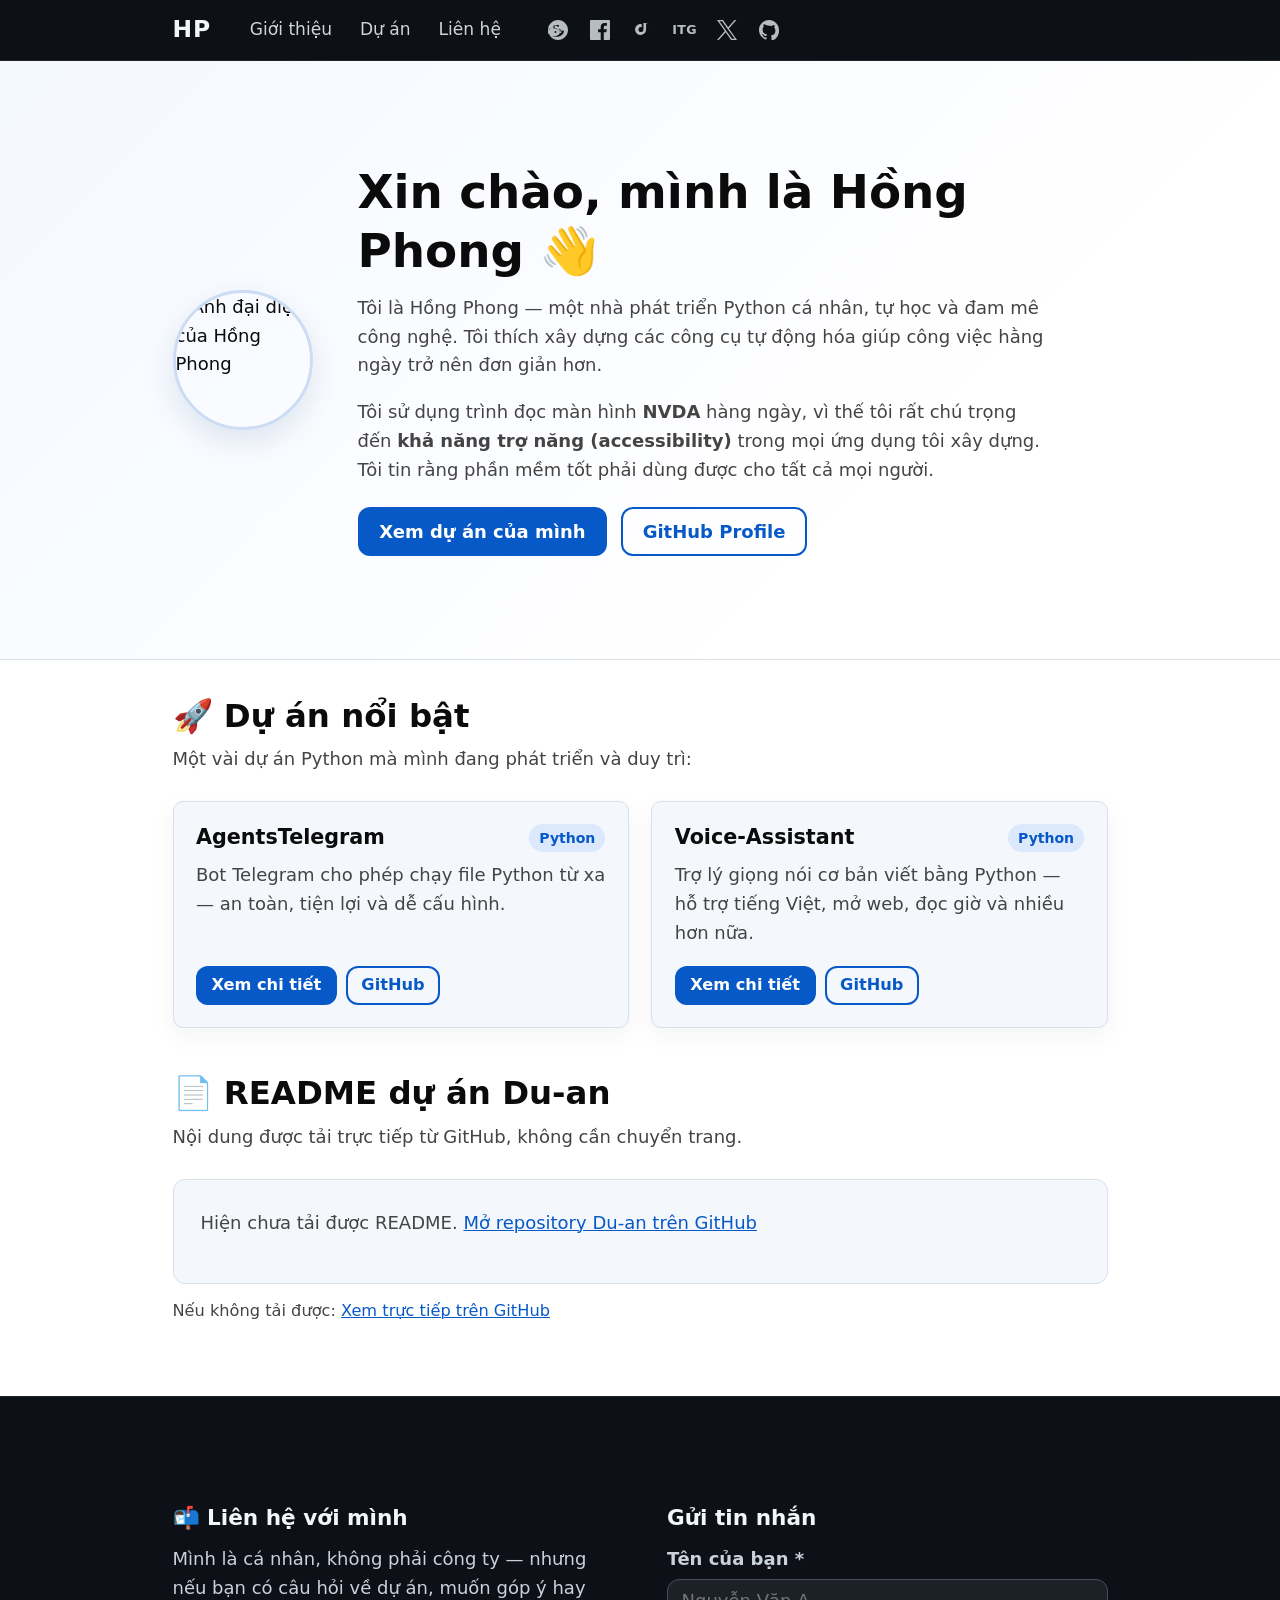
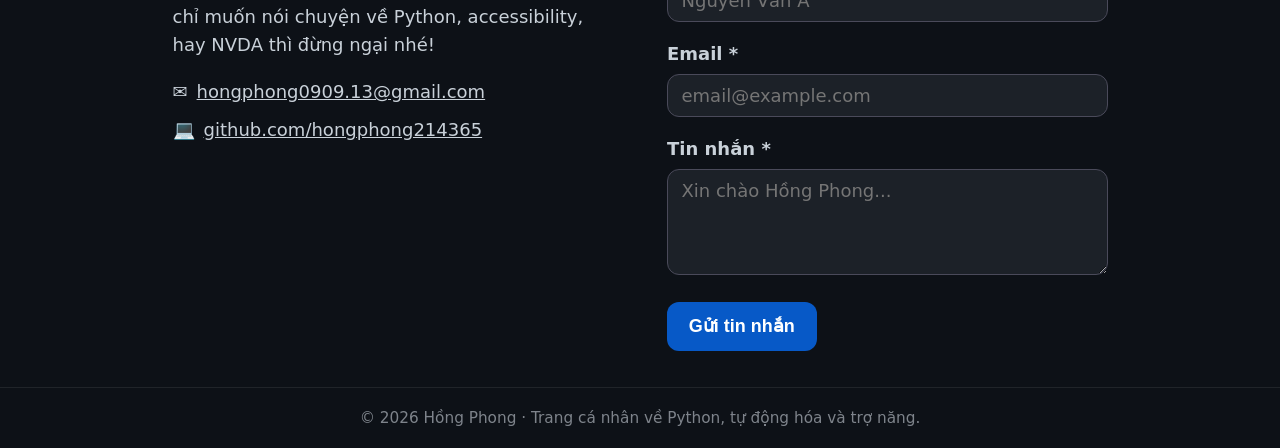
==== commit 3ef61607: "fix: polish accessible homepage and contact flow" ====
--- a/index.html
+++ b/index.html
@@ -140,10 +140,11 @@
                 </ul>
 
                 <!-- README từ GitHub API (render động) -->
-                <div class="readme-section" aria-live="polite">
+                <div class="readme-section">
                     <h2 id="readme-heading">📄 README dự án Du-an</h2>
                     <p class="section-desc">Nội dung được tải trực tiếp từ GitHub, không cần chuyển trang.</p>
-                    <div id="readme-content" class="readme-content" aria-labelledby="readme-heading">
+                    <p id="readme-status" class="visually-hidden" role="status" aria-live="polite">Đang tải README.</p>
+                    <div id="readme-content" class="readme-content" aria-labelledby="readme-heading" aria-busy="true">
                         <p class="muted">Đang tải nội dung README...</p>
                     </div>
                     <p class="readme-fallback">
@@ -185,9 +186,8 @@
                 <h2 id="form-heading">Gửi tin nhắn</h2>
                 <form
                     id="contact-form"
-                    action="https://formspree.io/f/xpwrwbjg"
+                    action="mailto:hongphong0909.13@gmail.com"
                     method="POST"
-                    novalidate
                     aria-describedby="form-status"
                 >
                     <div class="form-group">
@@ -198,8 +198,7 @@
                             name="name"
                             required
                             autocomplete="name"
-                            placeholder="Nguyễn Văn A"
-                            aria-required="true">
+                            placeholder="Nguyễn Văn A">
                     </div>
 
                     <div class="form-group">
@@ -210,8 +209,7 @@
                             name="email"
                             required
                             autocomplete="email"
-                            placeholder="email@example.com"
-                            aria-required="true">
+                            placeholder="email@example.com">
                     </div>
 
                     <div class="form-group">
@@ -221,12 +219,11 @@
                             name="message"
                             rows="4"
                             required
-                            placeholder="Xin chào Hồng Phong..."
-                            aria-required="true"></textarea>
+                            placeholder="Xin chào Hồng Phong..."></textarea>
                     </div>
 
                     <!-- honeypot chống spam -->
-                    <input type="text" name="_gotcha" style="display:none" tabindex="-1" aria-hidden="true">
+                    <input class="form-honeypot" type="text" name="website" tabindex="-1" autocomplete="off" aria-hidden="true">
 
                     <button type="submit" class="btn">Gửi tin nhắn</button>
 
@@ -237,7 +234,7 @@
         </div>
 
         <div class="footer-bottom">
-            <p>© 2025 Hồng Phong · Tất cả nội dung thuộc về tác giả · Trang web thân thiện với trình đọc màn hình NVDA</p>
+            <p>© 2026 Hồng Phong · Trang cá nhân về Python, tự động hóa và trợ năng.</p>
         </div>
     </footer>
 
--- a/style.css
+++ b/style.css
@@ -750,3 +750,45 @@
 .muted { color: var(--muted); }
 .small { font-size: 0.92rem; }
 .center { text-align: center; }
+
+/* Homepage refinements */
+:root {
+  --brand: #0759c7;
+  --brand-dark: #064493;
+  --surface: #f4f7fb;
+  --border: #d8e0ea;
+  --radius: 12px;
+}
+
+html { scroll-padding-top: 5rem; }
+.site-header { height: auto; min-height: var(--nav-h); }
+.nav-container { min-height: var(--nav-h); flex-wrap: wrap; padding-top: 0.35rem; padding-bottom: 0.35rem; }
+.section-hero { padding: clamp(3rem, 8vw, 6rem) 0; background: linear-gradient(135deg, #f4f8ff, #fff 70%); }
+.avatar { border-color: #cbdcf3; box-shadow: 0 12px 30px rgba(25, 74, 135, 0.12); }
+.project-card { box-shadow: 0 8px 24px rgba(16, 35, 61, 0.05); transition: transform 0.18s ease, box-shadow 0.18s ease; }
+.project-card:hover { transform: translateY(-3px); box-shadow: 0 14px 30px rgba(16, 35, 61, 0.1); }
+.readme-content { line-height: 1.75; overflow-wrap: anywhere; }
+.readme-content img { max-height: 28rem; width: auto; }
+.readme-content pre { padding-top: 3rem; }
+.code-block { padding-top: 3rem; }
+.readme-content ul, .readme-content ol { padding-left: 1.5rem; }
+.site-footer { margin-top: 0; padding-top: 3rem; }
+.footer-inner { padding-bottom: 2rem; }
+.form-honeypot { position: absolute !important; left: -10000px !important; width: 1px !important; height: 1px !important; overflow: hidden !important; }
+.error-header { padding-top: 1rem; }
+.error-header .nav { display: flex; gap: 1.25rem; }
+.error-header .nav a { text-decoration: none; }
+.error-main { margin-top: clamp(3rem, 10vh, 7rem); margin-bottom: clamp(3rem, 10vh, 7rem); }
+.error-code { color: var(--error); font-size: clamp(4rem, 16vw, 6rem); font-weight: 800; line-height: 1; margin-bottom: 1rem; }
+.error-copy { max-width: 600px; margin: 0 auto 2rem; }
+.error-action { margin-top: 2rem; }
+
+@media (max-width: 640px) {
+  .nav-container { justify-content: space-between; gap: 0.5rem; }
+  .nav-list { display: flex; flex-wrap: wrap; }
+  .social-list { flex-basis: 100%; justify-content: flex-start; margin-left: 0; }
+}
+
+@media (hover: none) {
+  .project-card:hover { transform: none; }
+}
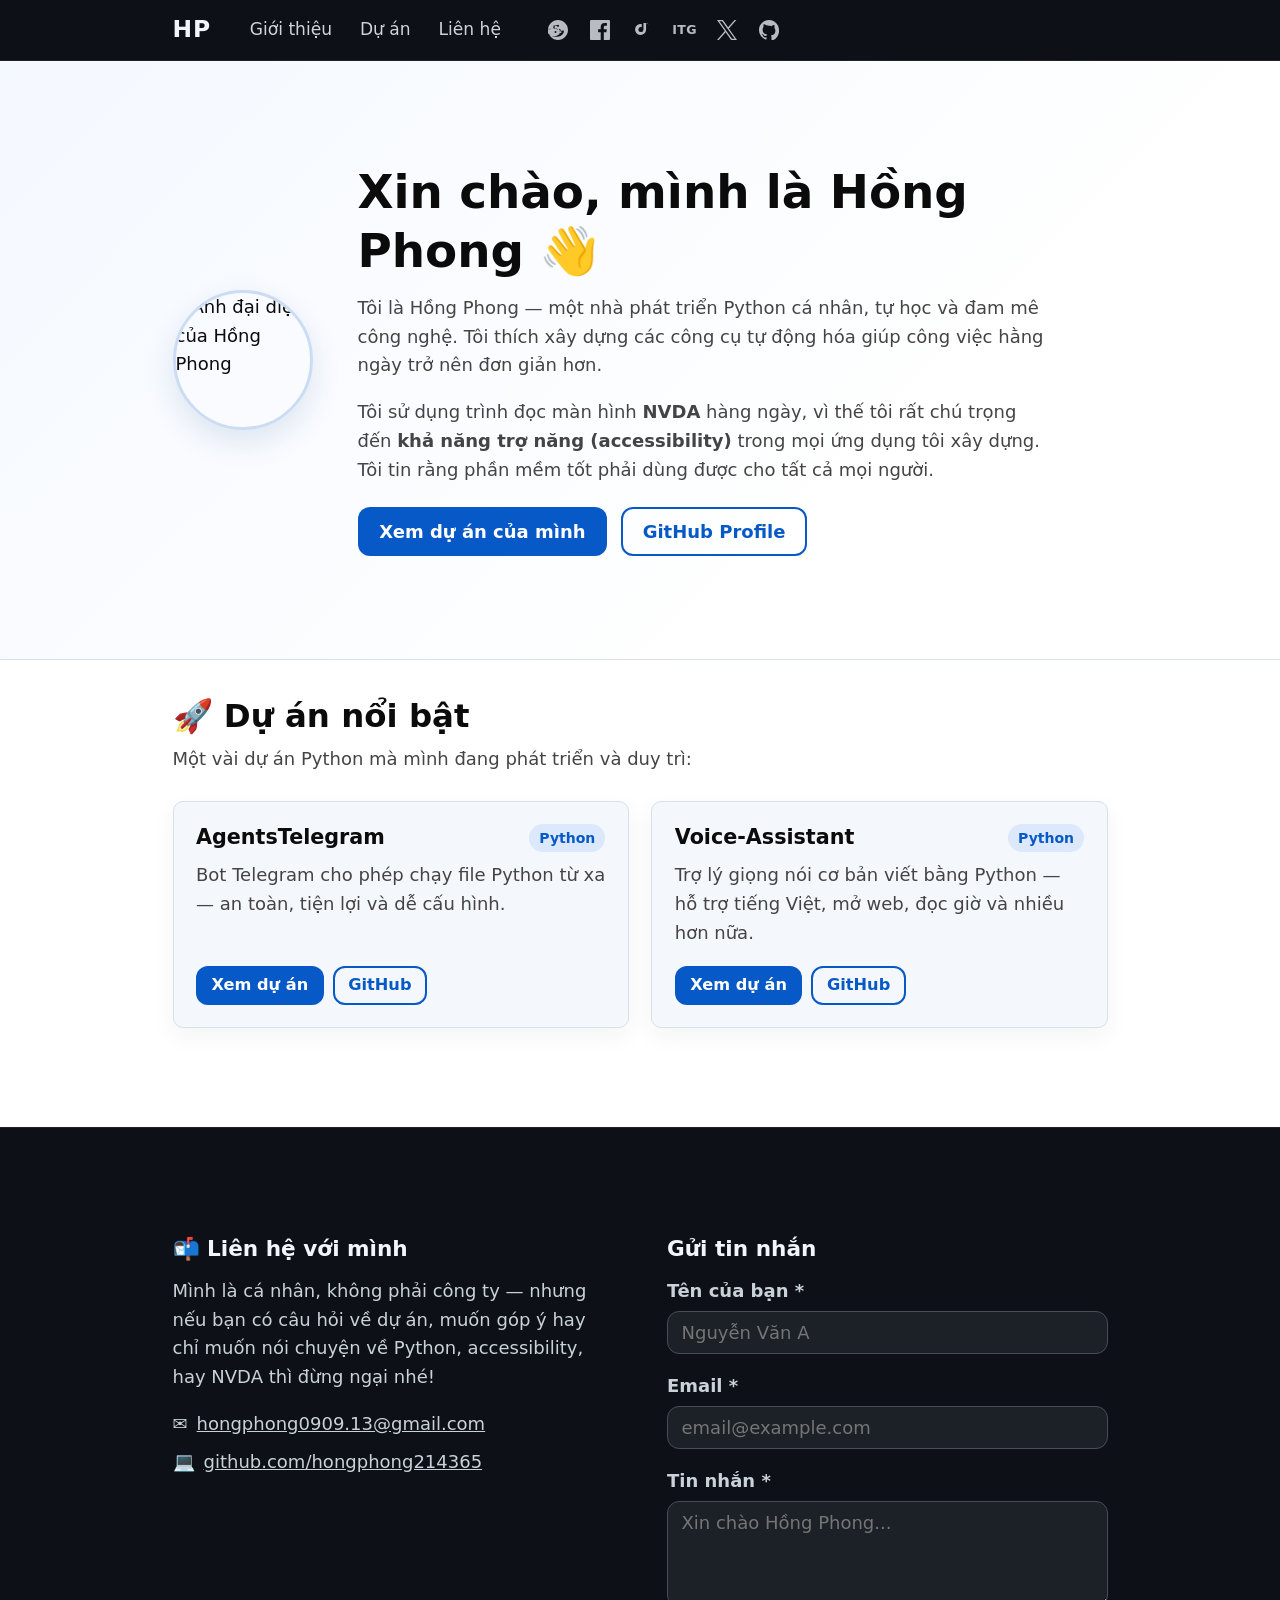
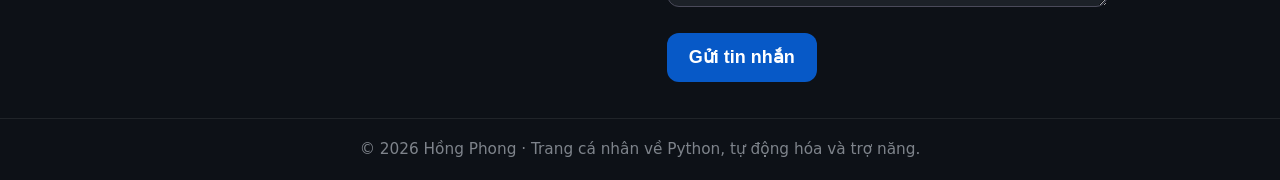
==== commit 010943cc: "feat: render each project README inline" ====
--- a/index.html
+++ b/index.html
@@ -119,7 +119,7 @@
                         </div>
                         <p>Bot Telegram cho phép chạy file Python từ xa — an toàn, tiện lợi và dễ cấu hình.</p>
                         <div class="project-card-actions">
-                            <a href="project/agentsTelegram.html" class="btn btn-sm">Xem chi tiết</a>
+                            <a href="project/agentsTelegram.html" class="btn btn-sm">Xem dự án</a>
                             <a href="https://github.com/hongphong214365/agentsTelegram" class="btn btn-sm btn-outline" target="_blank" rel="noopener">GitHub</a>
                         </div>
                     </li>
@@ -132,26 +132,12 @@
                         </div>
                         <p>Trợ lý giọng nói cơ bản viết bằng Python — hỗ trợ tiếng Việt, mở web, đọc giờ và nhiều hơn nữa.</p>
                         <div class="project-card-actions">
-                            <a href="project/Voice-Assistant.html" class="btn btn-sm">Xem chi tiết</a>
+                            <a href="project/Voice-Assistant.html" class="btn btn-sm">Xem dự án</a>
                             <a href="https://github.com/hongphong214365/Voice-Assistant" class="btn btn-sm btn-outline" target="_blank" rel="noopener">GitHub</a>
                         </div>
                     </li>
 
                 </ul>
-
-                <!-- README từ GitHub API (render động) -->
-                <div class="readme-section">
-                    <h2 id="readme-heading">📄 README dự án Du-an</h2>
-                    <p class="section-desc">Nội dung được tải trực tiếp từ GitHub, không cần chuyển trang.</p>
-                    <p id="readme-status" class="visually-hidden" role="status" aria-live="polite">Đang tải README.</p>
-                    <div id="readme-content" class="readme-content" aria-labelledby="readme-heading" aria-busy="true">
-                        <p class="muted">Đang tải nội dung README...</p>
-                    </div>
-                    <p class="readme-fallback">
-                        Nếu không tải được:
-                        <a href="https://github.com/hongphong214365/Du-an" target="_blank" rel="noopener">Xem trực tiếp trên GitHub</a>
-                    </p>
-                </div>
 
             </div>
         </section>
--- a/style.css
+++ b/style.css
@@ -772,6 +772,10 @@
 .readme-content pre { padding-top: 3rem; }
 .code-block { padding-top: 3rem; }
 .readme-content ul, .readme-content ol { padding-left: 1.5rem; }
+.project-readme-section { margin-top: 2.5rem; padding-top: 2rem; border-top: 1px solid var(--border); }
+.project-readme-panel { margin-top: 1.25rem; }
+.project-readme-panel[hidden] { display: none; }
+.project-readme-panel .readme-fallback { margin-top: 0.75rem; }
 .site-footer { margin-top: 0; padding-top: 3rem; }
 .footer-inner { padding-bottom: 2rem; }
 .form-honeypot { position: absolute !important; left: -10000px !important; width: 1px !important; height: 1px !important; overflow: hidden !important; }
